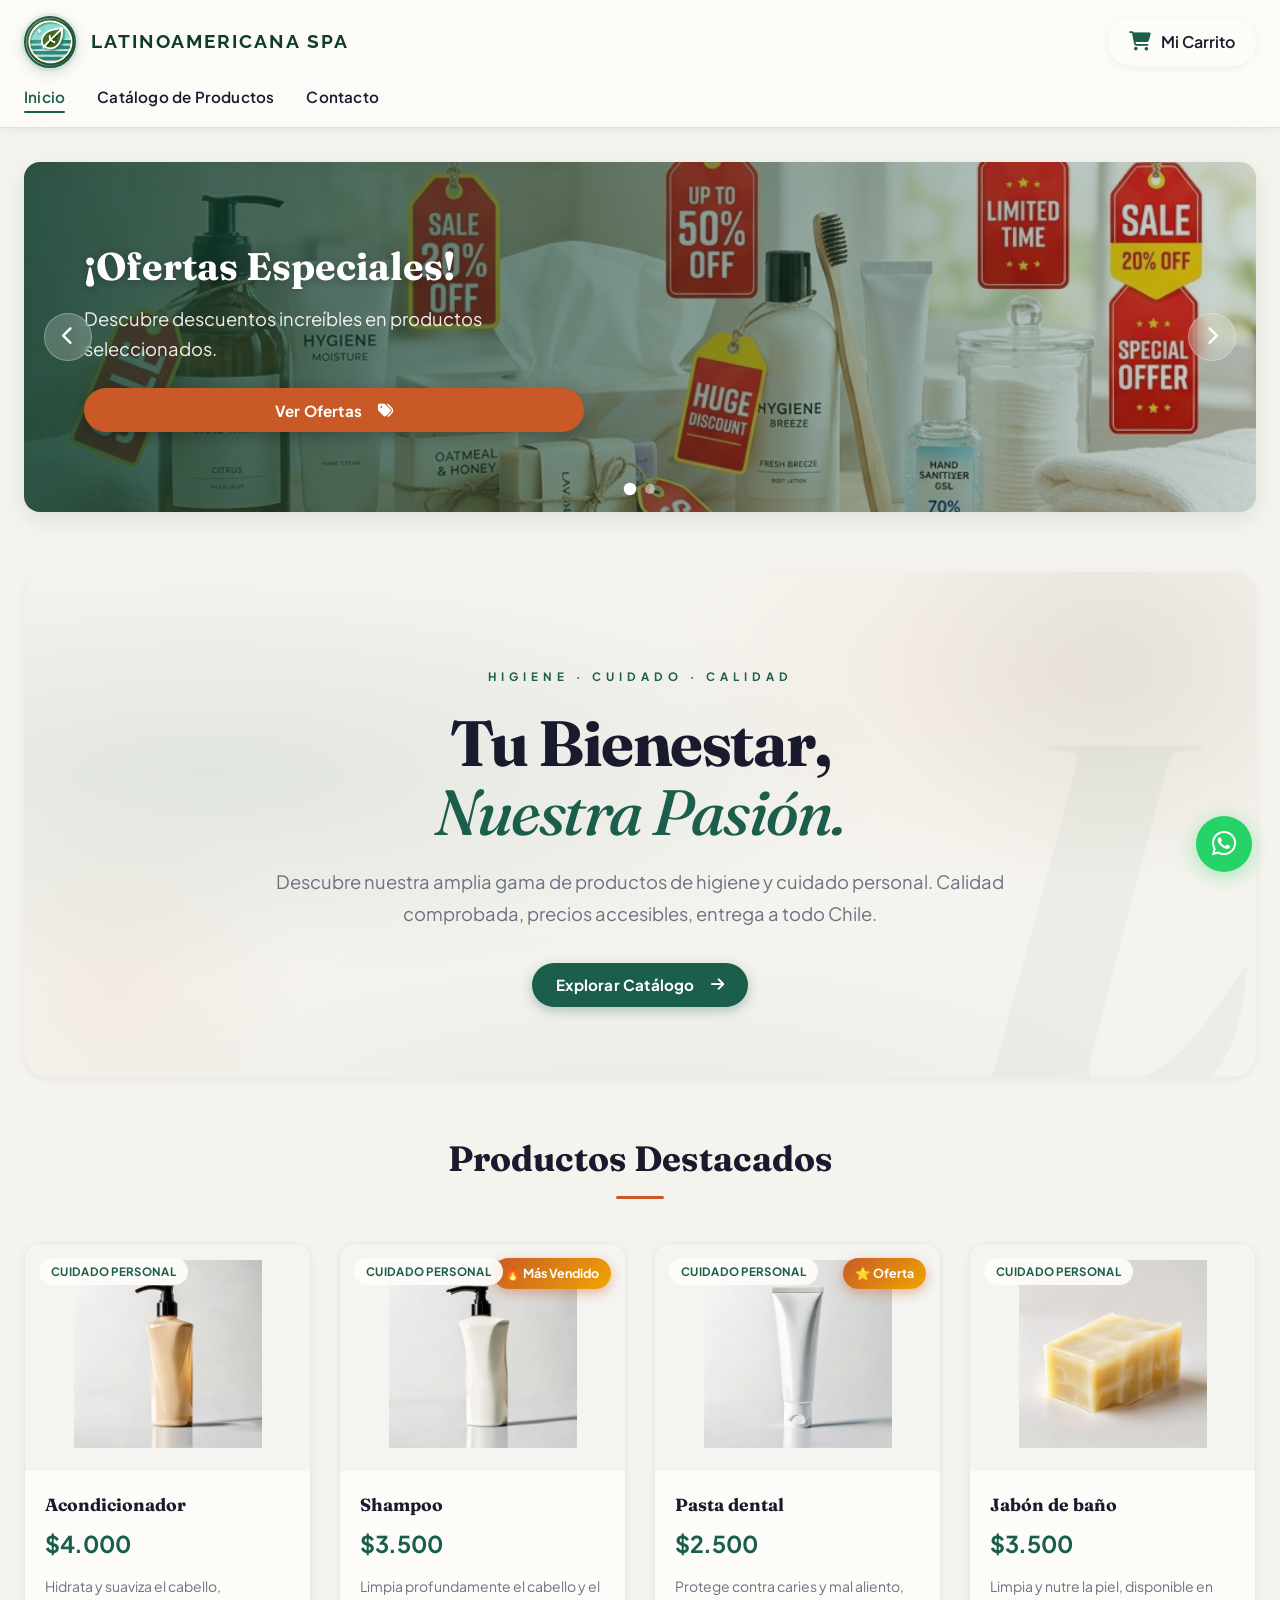
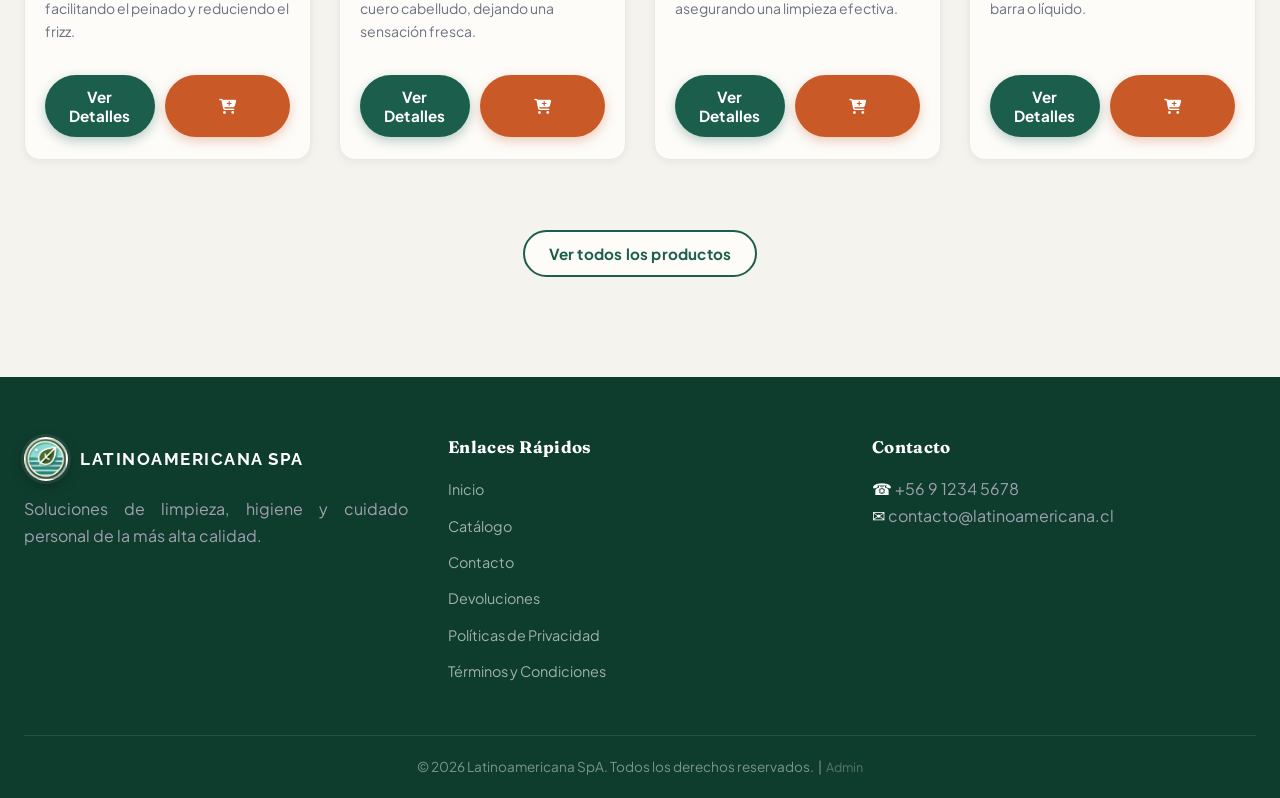
==== index.html @ ab592a44 "Mejorar versión mobile y corregir detalles visuales - Mobile: filtros de categoría con scroll horizo" ====
<!DOCTYPE html>
<html lang="es">

<head>
    <meta charset="UTF-8">
    <meta name="viewport" content="width=device-width, initial-scale=1.0">
    <title>Inicio - Latinoamericana SpA</title>
    <!-- Google Tag Manager -->
    <script>(function(w,d,s,l,i){w[l]=w[l]||[];w[l].push({'gtm.start':
    new Date().getTime(),event:'gtm.js'});var f=d.getElementsByTagName(s)[0],
    j=d.createElement(s),dl=l!='dataLayer'?'&l='+l:'';j.async=true;j.src=
    'https://www.googletagmanager.com/gtm.js?id='+i+dl;f.parentNode.insertBefore(j,f);
    })(window,document,'script','dataLayer','GTM-W459HGDW');</script>
    <!-- End Google Tag Manager -->
    <!-- Google tag (gtag.js) -->
    <script async src="https://www.googletagmanager.com/gtag/js?id=G-E9WKDWLST8"></script>
    <script>
      window.dataLayer = window.dataLayer || [];
      function gtag(){dataLayer.push(arguments);}
      gtag('js', new Date());
      gtag('config', 'G-E9WKDWLST8');
    </script>
    <!-- Favicon (placeholder) -->
    <link rel="icon" type="image/png" href="logo.png">
    <link rel="preconnect" href="https://fonts.googleapis.com">
    <link rel="preconnect" href="https://fonts.gstatic.com" crossorigin>
    <link rel="stylesheet" href="https://fonts.googleapis.com/css2?family=Raleway:wght@600;700&display=swap">
    <link rel="stylesheet" href="ecommerce-styles.css">
    <!-- Font Awesome for icons -->
    <link rel="stylesheet" href="https://cdnjs.cloudflare.com/ajax/libs/font-awesome/6.4.0/css/all.min.css">
</head>

<body>
    <!-- Google Tag Manager (noscript) -->
    <noscript><iframe src="https://www.googletagmanager.com/ns.html?id=GTM-W459HGDW"
    height="0" width="0" style="display:none;visibility:hidden"></iframe></noscript>
    <!-- End Google Tag Manager (noscript) -->

    <a href="#app-container" class="skip-link">Saltar al contenido principal</a>

    <!-- Header -->
    <header class="header-container">
        <div class="page-inner">
            <div class="top-header">
                <div class="logo-wrapper" style="cursor: pointer; display: flex; align-items: center; gap: 15px;" id="logo-btn">
                    <div class="logo-cropped" title="Logo Latinoamericana SpA"></div>
                    <span class="logo-text">LATINOAMERICANA SpA</span>
                </div>
                
                <div style="display:flex;align-items:center;gap:8px;">
                    <div class="cart-icon-container" id="cart-btn" role="button" aria-label="Abrir carrito de compras">
                        <i class="fa-solid fa-cart-shopping" style="color: var(--primary); font-size: 1.2rem;" aria-hidden="true"></i>
                        <span class="cart-label" style="font-weight: 600;">Mi Carrito</span>
                        <span class="cart-count" id="cart-count" aria-live="polite" aria-label="artículos en el carrito">0</span>
                    </div>
                    <button class="hamburger-btn" id="hamburger-btn" aria-label="Abrir menú de navegación" aria-expanded="false" aria-controls="main-nav">
                        <span></span><span></span><span></span>
                    </button>
                </div>
            </div>
            <nav class="nav-header" id="main-nav" aria-label="Navegación principal">
                <a class="active" id="nav-inicio">Inicio</a>
                <a id="nav-catalogo">Catálogo de Productos</a>
                <a id="nav-contacto" style="cursor:pointer;">Contacto</a>
            </nav>
        </div>
    </header>

    <!-- Main Dynamic Content Container -->
    <main class="page-inner" id="app-container" tabindex="-1">
        <!-- Content injected by app.js -->
    </main>

    <!-- Shopping Cart Sidebar (Overlay) -->
    <div class="cart-overlay" id="cart-overlay"></div>
    <div class="cart-sidebar" id="cart-sidebar">
        <div class="cart-header">
            <h3>Tu Carrito</h3>
            <button class="close-cart" id="close-cart-btn" aria-label="Cerrar carrito"><i class="fa-solid fa-xmark" aria-hidden="true"></i></button>
        </div>
        <div class="cart-items" id="cart-items-container">
            <!-- Cart items injected here -->
        </div>
        <div class="cart-footer">
            <div class="cart-total">
                <span>Total:</span>
                <span id="cart-total-price">$0</span>
            </div>
            <button class="btn btn-accent" id="checkout-btn">Finalizar Compra</button>
        </div>
    </div>

    <!-- Footer -->
    <footer class="site-footer" id="contacto">
        <div class="page-inner">
            <div class="footer-content">
                <div class="footer-col">
                    <div class="logo-wrapper" style="display: flex; align-items: center; gap: 12px; margin-bottom: 15px;">
                        <div class="logo-cropped footer-logo-img" style="width: 44px; height: 44px;"></div>
                        <span class="logo-text" style="color: white; font-size: 1.05rem; letter-spacing: 1.5px;">LATINOAMERICANA SpA</span>
                    </div>
                    <p style="color: #a0a0b0; text-align: justify;">Soluciones de limpieza, higiene y cuidado personal de la más alta calidad.</p>
                </div>
                <div class="footer-col">
                    <h3>Enlaces Rápidos</h3>
                    <ul>
                        <li><a href="#" id="footer-inicio">Inicio</a></li>
                        <li><a href="#" id="footer-catalogo">Catálogo</a></li>
                        <li><a href="#" id="footer-contacto">Contacto</a></li>
                        <li><a href="#" id="footer-devoluciones">Devoluciones</a></li>
                        <li><a href="#" id="footer-privacidad">Políticas de Privacidad</a></li>
                        <li><a href="#" id="footer-terminos">Términos y Condiciones</a></li>
                    </ul>
                </div>
                <div class="footer-col">
                    <h3>Contacto</h3>
                    <p>&#9742; <a href="tel:+56912345678" style="color:#a0a0b0; text-decoration:none;">+56 9 1234 5678</a></p>
                    <p>&#9993; <a href="mailto:contacto@latinoamericana.cl" style="color:#a0a0b0; text-decoration:none;">contacto@latinoamericana.cl</a></p>
                </div>
            </div>
            <div class="footer-bottom">
                <p>&copy; 2026 Latinoamericana SpA. Todos los derechos reservados. &nbsp;|&nbsp;
                   <a href="#" id="footer-admin" style="color:rgba(255,255,255,0.3);font-size:0.78rem;text-decoration:none;">Admin</a>
                </p>
            </div>
        </div>
    </footer>

    <!-- Scripts -->
    <script src="products.js"></script>
    <script src="app.js"></script>

    <!-- WhatsApp Floating Button -->
    <a href="https://wa.me/56912345678" class="whatsapp-float" target="_blank" title="Contáctanos por WhatsApp">
        <i class="fa-brands fa-whatsapp"></i>
    </a>

    <!-- Toast Notifications Container -->
    <div id="toast-container" class="toast-container"></div>

    <!-- Mobile nav toggle -->
    <script>
        (function () {
            var btn = document.getElementById('hamburger-btn');
            var nav = document.getElementById('main-nav');
            if (!btn || !nav) return;
            btn.addEventListener('click', function () {
                var isOpen = nav.classList.toggle('open');
                btn.classList.toggle('open');
                btn.setAttribute('aria-expanded', isOpen);
                btn.setAttribute('aria-label', isOpen ? 'Cerrar menú de navegación' : 'Abrir menú de navegación');
            });
            nav.querySelectorAll('a').forEach(function (link) {
                link.addEventListener('click', function () {
                    nav.classList.remove('open');
                    btn.classList.remove('open');
                    btn.setAttribute('aria-expanded', 'false');
                    btn.setAttribute('aria-label', 'Abrir menú de navegación');
                });
            });
        })();
    </script>
</body>

</html>
---- ecommerce-styles.css ----
@import url('https://fonts.googleapis.com/css2?family=Fraunces:ital,opsz,wght@0,9..144,400;0,9..144,600;0,9..144,700;0,9..144,800;1,9..144,300;1,9..144,500;1,9..144,700&family=Plus+Jakarta+Sans:wght@300;400;500;600;700&family=Cormorant+Garamond:wght@400;500;600;700&display=swap');

:root {
    /* Botanical Warmth — forest green + terracotta */
    --primary: #1B5E4B;
    --primary-light: #2E8B6B;
    --primary-dark: #0F3D2D;
    --secondary: #2E8B6B;
    --accent: #C95A28;
    --accent-hover: #A84620;
    --warning: #F0A500;

    --text-dark: #1A1A2E;
    --text-gray: #6B7280;

    --bg-light: #F5F3EE;
    --bg-white: #FDFCF9;
    --glass-bg: rgba(253, 252, 249, 0.92);
    --glass-border: rgba(27, 94, 75, 0.14);

    --shadow-sm: 0 2px 8px rgba(27, 94, 75, 0.07);
    --shadow-md: 0 8px 24px rgba(27, 94, 75, 0.11);
    --shadow-lg: 0 16px 40px rgba(27, 94, 75, 0.16);

    --radius-sm: 8px;
    --radius-md: 16px;
    --radius-lg: 24px;
    --radius-pill: 50px;

    --transition: all 0.3s cubic-bezier(0.25, 0.8, 0.25, 1);

    --header-height: 130px;
}

/* ===== SMOOTH SCROLL ===== */
html { scroll-behavior: smooth; }

/* ===== RESET ===== */
*, *::before, *::after {
    margin: 0;
    padding: 0;
    box-sizing: border-box;
}

/* ===== ACCESSIBILITY ===== */
.skip-link {
    position: absolute;
    top: -100%;
    left: 20px;
    background: var(--primary);
    color: white;
    padding: 10px 20px;
    border-radius: 0 0 var(--radius-sm) var(--radius-sm);
    z-index: 9999;
    font-family: 'Plus Jakarta Sans', sans-serif;
    font-weight: 600;
    font-size: 0.9rem;
    text-decoration: none;
    transition: top 0.2s ease;
}

.skip-link:focus {
    top: 0;
    outline: 3px solid var(--accent);
    outline-offset: 2px;
}

/* ===== BASE ===== */
body {
    font-family: 'Plus Jakarta Sans', sans-serif;
    background-color: var(--bg-light);
    color: var(--text-dark);
    line-height: 1.65;
    overflow-x: hidden;
}

h1, h2, h3, h4, h5, h6 {
    font-family: 'Fraunces', serif;
    font-weight: 700;
    color: var(--text-dark);
    line-height: 1.25;
}

/* ===== HEADER ===== */
.header-container {
    position: fixed;
    top: 0;
    width: 100%;
    z-index: 1000;
    background: var(--glass-bg);
    backdrop-filter: blur(20px);
    -webkit-backdrop-filter: blur(20px);
    border-bottom: 1px solid var(--glass-border);
    box-shadow: var(--shadow-sm);
    transition: var(--transition);
}

.page-inner {
    max-width: 1280px;
    margin: 0 auto;
    padding: 0 24px;
}

.top-header {
    display: flex;
    justify-content: space-between;
    align-items: center;
    padding: 16px 0;
}

.logo-cropped {
    width: 52px;
    height: 52px;
    border-radius: 50%;
    background-image: url('logo.png');
    background-size: cover;
    background-position: center;
    background-repeat: no-repeat;
    box-shadow: 0 4px 14px rgba(27, 94, 75, 0.22), 0 0 0 3px rgba(27, 94, 75, 0.07);
    border: 2px solid var(--primary);
    transition: transform 0.3s ease, box-shadow 0.3s ease;
    flex-shrink: 0;
}

.logo-wrapper:hover .logo-cropped {
    box-shadow: 0 6px 20px rgba(27, 94, 75, 0.3), 0 0 0 4px rgba(27, 94, 75, 0.1);
}

.logo-wrapper:hover .logo-cropped {
    transform: scale(1.05) rotate(-5deg);
}

.logo-text {
    font-family: 'Raleway', sans-serif;
    font-weight: 700;
    font-size: 1.2rem;
    color: var(--primary-dark);
    letter-spacing: 2px;
    line-height: 1.1;
    text-transform: uppercase;
}

/* ===== NAV ===== */
.nav-header {
    display: flex;
    gap: 32px;
    padding-bottom: 14px;
    align-items: center;
}

.nav-header a {
    text-decoration: none;
    color: var(--text-dark);
    font-family: 'Plus Jakarta Sans', sans-serif;
    font-weight: 600;
    font-size: 0.95rem;
    position: relative;
    padding-bottom: 4px;
    letter-spacing: 0.2px;
    transition: color 0.2s ease;
    cursor: pointer;
}

.nav-header a::after {
    content: '';
    position: absolute;
    bottom: 0;
    left: 0;
    width: 0;
    height: 2px;
    background: var(--primary);
    border-radius: 2px;
    transition: width 0.25s ease-out;
}

.nav-header a:hover::after,
.nav-header a.active::after {
    width: 100%;
}

.nav-header a:hover,
.nav-header a.active {
    color: var(--primary);
}

.nav-header a:focus-visible {
    outline: 2px solid var(--primary);
    outline-offset: 4px;
    border-radius: 2px;
}

/* ===== CART BUTTON ===== */
.cart-icon-container {
    margin-left: auto;
    position: relative;
    cursor: pointer;
    background: var(--bg-white);
    padding: 10px 20px;
    border-radius: var(--radius-pill);
    box-shadow: var(--shadow-sm);
    display: flex;
    align-items: center;
    gap: 10px;
    transition: var(--transition);
    border: 1.5px solid transparent;
    min-height: 44px;
}

.cart-icon-container:hover {
    box-shadow: var(--shadow-md);
    transform: translateY(-2px);
    border-color: var(--primary-light);
}

.cart-count {
    background: var(--accent);
    color: white;
    font-size: 0.75rem;
    font-weight: 700;
    width: 22px;
    height: 22px;
    border-radius: 50%;
    display: flex;
    justify-content: center;
    align-items: center;
    position: absolute;
    top: -8px;
    right: -8px;
    box-shadow: 0 4px 8px rgba(201, 90, 40, 0.4);
    animation: pulse 2s infinite;
}

@keyframes pulse {
    0%, 100% { transform: scale(1); }
    50% { transform: scale(1.12); }
}

/* ===== HAMBURGER ===== */
.hamburger-btn {
    display: none;
    flex-direction: column;
    justify-content: center;
    gap: 5px;
    background: none;
    border: none;
    cursor: pointer;
    padding: 8px;
    min-width: 44px;
    min-height: 44px;
    margin-left: 12px;
    border-radius: var(--radius-sm);
    transition: background 0.2s ease;
}

.hamburger-btn:hover {
    background: rgba(27, 94, 75, 0.07);
}

.hamburger-btn span {
    display: block;
    width: 22px;
    height: 2px;
    background: var(--text-dark);
    border-radius: 2px;
    transition: var(--transition);
    transform-origin: center;
}

.hamburger-btn.open span:nth-child(1) {
    transform: rotate(45deg) translate(5px, 5px);
}

.hamburger-btn.open span:nth-child(2) {
    opacity: 0;
    transform: scaleX(0);
}

.hamburger-btn.open span:nth-child(3) {
    transform: rotate(-45deg) translate(5px, -5px);
}

/* ===== REDUCED MOTION ===== */
@media (prefers-reduced-motion: reduce) {
    *, *::before, *::after {
        animation-duration: 0.01ms !important;
        animation-iteration-count: 1 !important;
        transition-duration: 0.01ms !important;
    }
}

/* ===== MAIN =====
   Usa main.page-inner (especificidad 0,1,1) para ganarle a
   .page-inner (0,1,0) que tiene margin:0 auto y padding:0 24px */
main.page-inner {
    margin-top: var(--header-height);
    min-height: calc(100vh - 350px);
    padding-top: 32px;
    padding-bottom: 40px;
}

/* ===== HERO ===== */
.hero {
    background:
        radial-gradient(ellipse 80% 60% at 15% 40%, rgba(27, 94, 75, 0.09) 0%, transparent 70%),
        radial-gradient(ellipse 55% 70% at 85% 20%, rgba(201, 90, 40, 0.07) 0%, transparent 60%),
        radial-gradient(ellipse 100% 80% at 50% 110%, rgba(27, 94, 75, 0.05) 0%, transparent 50%),
        var(--bg-light);
    border-radius: var(--radius-lg);
    padding: 90px 40px 70px;
    text-align: center;
    margin-bottom: 60px;
    position: relative;
    overflow: hidden;
    box-shadow: var(--shadow-sm);
    display: flex;
    flex-direction: column;
    justify-content: center;
    align-items: center;
    min-height: 48vh;
}

.hero::before {
    content: '';
    position: absolute;
    top: -30%;
    right: -8%;
    width: 480px;
    height: 480px;
    border-radius: 50%;
    background: radial-gradient(circle, rgba(27, 94, 75, 0.06) 0%, transparent 70%);
    pointer-events: none;
}

.hero::after {
    content: '';
    position: absolute;
    bottom: -20%;
    left: -8%;
    width: 380px;
    height: 380px;
    border-radius: 50%;
    background: radial-gradient(circle, rgba(201, 90, 40, 0.05) 0%, transparent 70%);
    pointer-events: none;
}

.hero-content {
    position: relative;
    z-index: 1;
    max-width: 750px;
    margin: 0 auto;
    text-align: center;
    animation: heroReveal 0.8s cubic-bezier(0.25, 0.46, 0.45, 0.94) both;
}

@keyframes heroReveal {
    from { opacity: 0; transform: translateY(22px); }
    to   { opacity: 1; transform: translateY(0); }
}

.hero-bg-letter {
    position: absolute;
    font-family: 'Fraunces', serif;
    font-size: clamp(18rem, 38vw, 44rem);
    font-weight: 800;
    font-style: italic;
    color: rgba(27, 94, 75, 0.042);
    line-height: 0.85;
    right: 1%;
    bottom: -8%;
    pointer-events: none;
    user-select: none;
    z-index: 0;
    letter-spacing: -8px;
}

.hero-tagline {
    display: inline-block;
    font-family: 'Plus Jakarta Sans', sans-serif;
    font-size: 0.72rem;
    font-weight: 700;
    letter-spacing: 5px;
    text-transform: uppercase;
    color: var(--primary);
    margin-bottom: 22px;
    animation: heroReveal 0.5s ease 0.1s both;
    position: relative;
    z-index: 1;
}

.hero h1 {
    font-size: clamp(2.6rem, 5vw, 4.4rem);
    margin-bottom: 20px;
    color: var(--text-dark);
    background: none;
    -webkit-background-clip: unset;
    -webkit-text-fill-color: var(--text-dark);
    background-clip: unset;
    line-height: 1.08;
    letter-spacing: -1.5px;
}

.hero h1 em {
    font-style: italic;
    font-weight: 500;
    color: var(--primary);
    -webkit-text-fill-color: var(--primary);
    display: block;
}

.hero-cta {
    font-size: 1.05rem;
    padding: 14px 34px;
    position: relative;
    overflow: hidden;
}

.hero-cta::before {
    content: '';
    position: absolute;
    inset: 0;
    background: rgba(255, 255, 255, 0.12);
    transform: translateX(-110%) skewX(-15deg);
    transition: transform 0.45s ease;
}

.hero-cta:hover::before {
    transform: translateX(110%) skewX(-15deg);
}

.hero p {
    font-size: 1.15rem;
    color: var(--text-gray);
    margin-bottom: 32px;
    line-height: 1.75;
}

/* ===== BANNER CAROUSEL ===== */
.banner-carousel-container {
    position: relative;
    margin-bottom: 60px;
    border-radius: var(--radius-md);
    overflow: hidden;
    box-shadow: var(--shadow-md);
}

.banner-carousel {
    display: flex;
    position: relative;
    height: 350px;
}

.promo-banner.slide {
    position: absolute;
    top: 0;
    left: 0;
    width: 100%;
    height: 100%;
    opacity: 0;
    transition: opacity 0.8s ease-in-out;
    background-size: cover;
    background-position: center;
    display: flex;
    align-items: center;
    padding: 0 60px;
}

.promo-banner.slide.active {
    opacity: 1;
    z-index: 10;
}

.banner-overlay {
    position: absolute;
    top: 0;
    left: 0;
    width: 100%;
    height: 100%;
    background: linear-gradient(to right, rgba(15, 61, 45, 0.85) 0%, rgba(15, 61, 45, 0.2) 100%);
    z-index: 1;
}

.banner-content {
    position: relative;
    z-index: 2;
    color: white;
    max-width: 500px;
}

.banner-content h2 {
    color: white;
    font-size: 2.4rem;
    margin-bottom: 14px;
    text-shadow: 0 2px 8px rgba(0, 0, 0, 0.3);
}

.banner-content p {
    font-size: 1.15rem;
    margin-bottom: 24px;
    opacity: 0.92;
}

.banner-content .btn {
    box-shadow: 0 4px 15px rgba(0, 0, 0, 0.25);
}

.carousel-nav {
    position: absolute;
    top: 50%;
    transform: translateY(-50%);
    background: rgba(253, 252, 249, 0.2);
    border: 1px solid rgba(253, 252, 249, 0.3);
    color: white;
    width: 48px;
    height: 48px;
    border-radius: 50%;
    font-size: 1.2rem;
    cursor: pointer;
    z-index: 20;
    backdrop-filter: blur(8px);
    transition: var(--transition);
    display: flex;
    justify-content: center;
    align-items: center;
    min-width: 44px;
    min-height: 44px;
}

.carousel-nav:hover {
    background: rgba(253, 252, 249, 0.35);
}

.carousel-nav.prev { left: 20px; }
.carousel-nav.next { right: 20px; }

.carousel-indicators {
    position: absolute;
    bottom: 18px;
    left: 50%;
    transform: translateX(-50%);
    display: flex;
    gap: 10px;
    z-index: 20;
}

.indicator {
    width: 10px;
    height: 10px;
    border-radius: 50%;
    background: rgba(255, 255, 255, 0.5);
    cursor: pointer;
    transition: var(--transition);
}

.indicator.active {
    background: white;
    transform: scale(1.25);
}

/* ===== FILTERS ===== */
.filters {
    display: flex;
    justify-content: center;
    gap: 12px;
    margin-bottom: 40px;
    flex-wrap: wrap;
}

.filter-btn {
    padding: 10px 22px;
    border: 1.5px solid transparent;
    background: var(--bg-white);
    color: var(--text-gray);
    border-radius: var(--radius-pill);
    font-family: 'Plus Jakarta Sans', sans-serif;
    font-weight: 600;
    font-size: 0.88rem;
    cursor: pointer;
    box-shadow: var(--shadow-sm);
    transition: var(--transition);
    min-height: 44px;
    letter-spacing: 0.2px;
}

.filter-btn:hover {
    transform: translateY(-2px);
    box-shadow: var(--shadow-md);
    color: var(--primary);
    border-color: rgba(27, 94, 75, 0.3);
}

.filter-btn.active {
    background: var(--primary);
    color: white;
    border-color: var(--primary);
    box-shadow: 0 6px 16px rgba(27, 94, 75, 0.3);
}

/* ===== SECTION TITLE ===== */
.section-title {
    text-align: center;
    font-size: 2.2rem;
    margin-bottom: 44px;
    position: relative;
    padding-bottom: 18px;
}

.section-title::after {
    content: '';
    position: absolute;
    bottom: 0;
    left: 50%;
    transform: translateX(-50%);
    width: 48px;
    height: 3px;
    background: var(--accent);
    border-radius: 2px;
}

/* ===== PRODUCT GRID ===== */
.product-grid {
    display: grid;
    grid-template-columns: repeat(auto-fill, minmax(270px, 1fr));
    gap: 28px;
    padding-bottom: 40px;
}

@keyframes cardReveal {
    from { opacity: 0; transform: translateY(22px); }
    to   { opacity: 1; transform: translateY(0); }
}

.product-card {
    background: var(--bg-white);
    border-radius: var(--radius-md);
    overflow: hidden;
    box-shadow: var(--shadow-sm);
    transition: transform 0.3s ease-out, box-shadow 0.3s ease-out, border-color 0.3s ease;
    position: relative;
    display: flex;
    flex-direction: column;
    border: 1px solid #e8e8e4;
    animation: cardReveal 0.45s ease both;
}

.product-card:nth-child(2) { animation-delay: 0.07s; }
.product-card:nth-child(3) { animation-delay: 0.14s; }
.product-card:nth-child(4) { animation-delay: 0.21s; }
.product-card:nth-child(5) { animation-delay: 0.28s; }
.product-card:nth-child(6) { animation-delay: 0.35s; }
.product-card:nth-child(7) { animation-delay: 0.42s; }
.product-card:nth-child(8) { animation-delay: 0.49s; }

.product-card:hover {
    transform: translateY(-8px);
    box-shadow: var(--shadow-lg);
    border-color: rgba(27, 94, 75, 0.1);
}

.product-image {
    width: 100%;
    height: 220px;
    object-fit: contain;
    padding: 16px;
    transition: transform 0.4s ease;
}

.product-card:hover .product-image {
    transform: scale(1.04);
}

.image-wrapper {
    overflow: hidden;
    position: relative;
    background-color: #f4f4f0;
}

.category-tag {
    position: absolute;
    top: 14px;
    left: 14px;
    background: rgba(253, 252, 249, 0.93);
    padding: 4px 12px;
    border-radius: var(--radius-pill);
    font-size: 0.72rem;
    font-weight: 700;
    color: var(--primary);
    z-index: 2;
    backdrop-filter: blur(4px);
    letter-spacing: 0.3px;
    text-transform: uppercase;
    max-width: calc(58% - 14px);
    white-space: nowrap;
    overflow: hidden;
    text-overflow: ellipsis;
}

.product-badge {
    position: absolute;
    top: 14px;
    right: 14px;
    background: linear-gradient(135deg, var(--accent), var(--warning));
    color: white;
    padding: 5px 12px;
    border-radius: var(--radius-pill);
    font-size: 0.78rem;
    font-weight: 700;
    z-index: 2;
    box-shadow: 0 4px 12px rgba(201, 90, 40, 0.4);
    animation: bounceIn 0.4s cubic-bezier(0.175, 0.885, 0.32, 1.275) both;
}

@keyframes bounceIn {
    from { transform: scale(0.5); opacity: 0; }
    to   { transform: scale(1);   opacity: 1; }
}

.product-info {
    padding: 22px 20px;
    display: flex;
    flex-direction: column;
    flex-grow: 1;
}

.product-title {
    font-size: 1.1rem;
    margin-bottom: 8px;
    color: var(--text-dark);
    font-family: 'Fraunces', serif;
    line-height: 1.35;
}

.product-price {
    font-size: 1.45rem;
    font-weight: 700;
    color: var(--primary);
    margin-bottom: 12px;
    font-family: 'Plus Jakarta Sans', sans-serif;
    letter-spacing: -0.3px;
}

.product-desc {
    color: var(--text-gray);
    font-size: 0.875rem;
    margin-bottom: 18px;
    flex-grow: 1;
    line-height: 1.6;
    display: -webkit-box;
    -webkit-line-clamp: 3;
    -webkit-box-orient: vertical;
    overflow: hidden;
}

/* ===== BUTTONS ===== */
.btn {
    padding: 12px 24px;
    border: none;
    border-radius: var(--radius-pill);
    font-family: 'Plus Jakarta Sans', sans-serif;
    font-weight: 700;
    font-size: 0.95rem;
    cursor: pointer;
    transition: var(--transition);
    display: inline-flex;
    align-items: center;
    justify-content: center;
    gap: 8px;
    min-height: 44px;
    letter-spacing: 0.2px;
}

.btn:focus-visible {
    outline: 3px solid var(--accent);
    outline-offset: 2px;
}

.btn-primary {
    background: var(--primary);
    color: white;
    box-shadow: 0 4px 12px rgba(27, 94, 75, 0.3);
}

.btn-primary:hover {
    background: var(--primary-dark);
    transform: translateY(-2px);
    box-shadow: 0 6px 18px rgba(27, 94, 75, 0.4);
}

.btn-accent {
    background: var(--accent);
    color: white;
    box-shadow: 0 4px 12px rgba(201, 90, 40, 0.3);
    width: 100%;
}

.btn-accent:hover {
    background: var(--accent-hover);
    transform: translateY(-2px);
    box-shadow: 0 6px 18px rgba(201, 90, 40, 0.4);
}

/* ===== BOTÓN MERCADO PAGO ===== */
#btn-pagar {
    width: 100%;
    background: #ffffff !important;
    border: 2px solid #009EE3 !important;
    border-radius: 10px;
    padding: 12px 24px;
    cursor: pointer;
    display: flex !important;
    align-items: center;
    justify-content: center;
    min-height: 56px;
    box-shadow: 0 2px 10px rgba(0,158,227,0.2);
    transition: box-shadow 0.2s, transform 0.2s;
}

#btn-pagar:hover {
    box-shadow: 0 4px 16px rgba(0,158,227,0.35);
    transform: translateY(-1px);
}

#btn-pagar img {
    height: 32px;
    display: block;
}

/* ===== PRODUCT DETAIL ===== */
.product-detail {
    display: grid;
    grid-template-columns: 1fr 1fr;
    gap: 48px;
    background: var(--bg-white);
    border-radius: var(--radius-lg);
    padding: 40px;
    box-shadow: var(--shadow-md);
}

.product-detail-image img {
    width: 100%;
    height: auto;
    border-radius: var(--radius-md);
    box-shadow: var(--shadow-sm);
}

.product-detail-info h2 {
    font-size: 2.2rem;
    margin-bottom: 14px;
}

.product-detail-price {
    font-size: 1.9rem;
    color: var(--primary);
    font-weight: 700;
    margin-bottom: 20px;
    font-family: 'Plus Jakarta Sans', sans-serif;
}

.product-detail-desc {
    font-size: 1.05rem;
    color: var(--text-gray);
    margin-bottom: 28px;
    line-height: 1.8;
    text-align: justify;
}

.back-btn {
    display: inline-flex;
    align-items: center;
    gap: 8px;
    color: var(--text-gray);
    text-decoration: none;
    font-weight: 600;
    margin-bottom: 28px;
    transition: var(--transition);
    cursor: pointer;
    min-height: 44px;
}

.back-btn:hover {
    color: var(--primary);
    transform: translateX(-4px);
}

/* ===== CART OVERLAY ===== */
.cart-overlay {
    position: fixed;
    top: 0;
    left: 0;
    width: 100vw;
    height: 100vh;
    background: rgba(15, 61, 45, 0.45);
    backdrop-filter: blur(4px);
    z-index: 2000;
    opacity: 0;
    visibility: hidden;
    transition: opacity 0.3s ease, visibility 0.3s ease;
}

.cart-overlay.active {
    opacity: 1;
    visibility: visible;
}

.cart-sidebar {
    position: fixed;
    top: 0;
    right: -100%;
    width: 100%;
    max-width: 440px;
    height: 100vh;
    background: var(--glass-bg);
    backdrop-filter: blur(20px);
    -webkit-backdrop-filter: blur(20px);
    border-left: 1px solid var(--glass-border);
    box-shadow: -8px 0 32px rgba(27, 94, 75, 0.12);
    z-index: 2001;
    transition: right 0.4s cubic-bezier(0.25, 0.8, 0.25, 1);
    display: flex;
    flex-direction: column;
}

.cart-sidebar.active { right: 0; }

.cart-header {
    padding: 24px;
    border-bottom: 1px solid var(--glass-border);
    display: flex;
    justify-content: space-between;
    align-items: center;
}

.cart-header h3 {
    font-size: 1.4rem;
    margin: 0;
}

.close-cart {
    background: none;
    border: none;
    font-size: 1.3rem;
    cursor: pointer;
    color: var(--text-gray);
    transition: var(--transition);
    min-width: 44px;
    min-height: 44px;
    display: flex;
    align-items: center;
    justify-content: center;
    border-radius: 50%;
}

.close-cart:hover {
    color: var(--accent);
    background: rgba(201, 90, 40, 0.08);
    transform: rotate(90deg);
}

.cart-items {
    flex-grow: 1;
    overflow-y: auto;
    padding: 20px;
}

.cart-item {
    display: flex;
    align-items: center;
    gap: 14px;
    background: var(--bg-white);
    padding: 14px;
    border-radius: var(--radius-md);
    margin-bottom: 12px;
    box-shadow: var(--shadow-sm);
    position: relative;
    animation: slideIn 0.25s ease-out both;
    border: 1px solid rgba(27, 94, 75, 0.06);
}

@keyframes slideIn {
    from { opacity: 0; transform: translateX(20px); }
    to   { opacity: 1; transform: translateX(0); }
}

.cart-item-img {
    width: 68px;
    height: 68px;
    border-radius: var(--radius-sm);
    object-fit: cover;
    flex-shrink: 0;
}

.cart-item-info h4 {
    font-size: 0.95rem;
    margin-bottom: 4px;
    color: var(--text-dark);
    font-family: 'Fraunces', serif;
}

.cart-item-info p {
    color: var(--primary);
    font-weight: 700;
}

.qty-controls {
    display: flex;
    align-items: center;
    gap: 10px;
    margin-top: 8px;
}

.qty-btn {
    background: var(--bg-light);
    border: 1px solid transparent;
    width: 30px;
    height: 30px;
    border-radius: 50%;
    cursor: pointer;
    font-weight: 700;
    transition: var(--transition);
    display: flex;
    align-items: center;
    justify-content: center;
    font-size: 0.9rem;
}

.qty-btn:hover {
    background: var(--primary);
    color: white;
}

.remove-item {
    position: absolute;
    top: 12px;
    right: 12px;
    background: none;
    border: none;
    color: var(--text-gray);
    cursor: pointer;
    transition: var(--transition);
    min-width: 32px;
    min-height: 32px;
    display: flex;
    align-items: center;
    justify-content: center;
    border-radius: 50%;
}

.remove-item:hover {
    color: var(--accent);
    background: rgba(201, 90, 40, 0.08);
}

.cart-footer {
    padding: 24px;
    border-top: 1px solid var(--glass-border);
    background: var(--bg-white);
}

.cart-total {
    display: flex;
    justify-content: space-between;
    font-size: 1.4rem;
    font-weight: 700;
    margin-bottom: 18px;
    font-family: 'Fraunces', serif;
    color: var(--text-dark);
}

.empty-cart-msg {
    text-align: center;
    color: var(--text-gray);
    margin-top: 40px;
    font-size: 1rem;
    line-height: 1.7;
}

/* ===== FOOTER LOGO ===== */
.footer-logo-img {
    background-color: white;
    border: 2px solid rgba(255, 255, 255, 0.35) !important;
    box-shadow: 0 0 0 3px rgba(255, 255, 255, 0.08), 0 4px 14px rgba(0, 0, 0, 0.3) !important;
}

/* ===== FOOTER ===== */
footer {
    background: var(--primary-dark);
    color: white;
    padding: 60px 0 20px;
    margin-top: auto;
}

.footer-content {
    display: grid;
    grid-template-columns: repeat(auto-fit, minmax(220px, 1fr));
    gap: 40px;
    margin-bottom: 40px;
}

.footer-col h3 {
    color: white;
    margin-bottom: 18px;
    font-size: 1.05rem;
    font-family: 'Fraunces', serif;
    letter-spacing: 0.3px;
}

.footer-col ul { list-style: none; }

.footer-col ul li { margin-bottom: 10px; }

.footer-col ul li a {
    color: rgba(255, 255, 255, 0.6);
    text-decoration: none;
    transition: color 0.2s ease, padding-left 0.2s ease;
    font-size: 0.9rem;
}

.footer-col ul li a:hover {
    color: white;
    padding-left: 5px;
}

.footer-bottom {
    text-align: center;
    padding-top: 20px;
    border-top: 1px solid rgba(255, 255, 255, 0.1);
    color: rgba(255, 255, 255, 0.45);
    font-size: 0.85rem;
}

.text-justify { text-align: justify; }

/* ===== CHECKOUT ===== */
.checkout-container {
    background: var(--bg-white);
    border-radius: var(--radius-lg);
    padding: 40px;
    box-shadow: var(--shadow-md);
    margin-bottom: 40px;
}

.form-group { margin-bottom: 20px; }

.form-group label {
    display: block;
    margin-bottom: 7px;
    font-weight: 600;
    color: var(--text-dark);
    font-size: 0.9rem;
}

.form-control {
    width: 100%;
    padding: 12px 16px;
    border: 1.5px solid #E5E7EB;
    border-radius: var(--radius-sm);
    font-family: 'Plus Jakarta Sans', sans-serif;
    font-size: 1rem;
    transition: var(--transition);
    background: var(--bg-white);
    min-height: 44px;
    color: var(--text-dark);
}

.form-control:focus {
    outline: none;
    border-color: var(--primary);
    box-shadow: 0 0 0 3px rgba(27, 94, 75, 0.1);
}

.checkout-grid {
    display: grid;
    grid-template-columns: 1.5fr 1fr;
    gap: 40px;
}

.order-summary {
    background: var(--bg-light);
    padding: 28px;
    border-radius: var(--radius-md);
    border: 1px solid rgba(27, 94, 75, 0.08);
}

.order-item-summary {
    display: flex;
    justify-content: space-between;
    margin-bottom: 14px;
    padding-bottom: 14px;
    border-bottom: 1px solid rgba(27, 94, 75, 0.08);
}

/* ===== LEGAL ===== */
.legal-content {
    background: var(--bg-white);
    padding: 50px;
    border-radius: var(--radius-lg);
    box-shadow: var(--shadow-sm);
    text-align: justify;
    line-height: 1.8;
}

.legal-content h2 { margin-top: 32px; margin-bottom: 14px; }
.legal-content p { margin-bottom: 14px; }

/* ===== CONTROLS ===== */
.controls-container {
    display: flex;
    justify-content: space-between;
    align-items: center;
    margin-bottom: 28px;
    flex-wrap: wrap;
    gap: 16px;
    background: var(--bg-white);
    padding: 18px 20px;
    border-radius: var(--radius-md);
    box-shadow: var(--shadow-sm);
    border: 1px solid rgba(27, 94, 75, 0.06);
}

.search-input-wrapper {
    position: relative;
    flex-grow: 1;
    max-width: 380px;
}

.search-input-wrapper i {
    position: absolute;
    left: 14px;
    top: 50%;
    transform: translateY(-50%);
    color: var(--text-gray);
    pointer-events: none;
}

.search-input {
    width: 100%;
    padding: 11px 14px 11px 40px;
    border: 1.5px solid #E5E7EB;
    border-radius: var(--radius-pill);
    font-family: 'Plus Jakarta Sans', sans-serif;
    font-size: 0.95rem;
    transition: var(--transition);
    background: var(--bg-white);
    min-height: 44px;
}

.search-input:focus {
    outline: none;
    border-color: var(--primary);
    box-shadow: 0 0 0 3px rgba(27, 94, 75, 0.1);
}

.sort-select {
    padding: 11px 20px;
    border: 1.5px solid #E5E7EB;
    border-radius: var(--radius-pill);
    font-family: 'Plus Jakarta Sans', sans-serif;
    font-size: 0.95rem;
    color: var(--text-dark);
    background: var(--bg-white);
    cursor: pointer;
    outline: none;
    transition: var(--transition);
    min-height: 44px;
}

.sort-select:focus { border-color: var(--primary); }

/* ===== WHATSAPP ===== */
.whatsapp-float {
    position: fixed;
    bottom: 28px;
    right: 28px;
    background-color: #25d366;
    color: #FFF;
    border-radius: 50%;
    width: 56px;
    height: 56px;
    display: flex;
    align-items: center;
    justify-content: center;
    font-size: 28px;
    box-shadow: 0 4px 20px rgba(37, 211, 102, 0.4);
    z-index: 1500;
    transition: var(--transition);
    text-decoration: none;
}

.whatsapp-float:hover {
    transform: scale(1.1) translateY(-4px);
    box-shadow: 0 8px 28px rgba(37, 211, 102, 0.5);
    color: #FFF;
}

/* ===== TOASTS ===== */
.toast-container {
    position: fixed;
    bottom: 28px;
    left: 28px;
    z-index: 2500;
    display: flex;
    flex-direction: column;
    gap: 10px;
}

.toast {
    background: var(--bg-white);
    color: var(--text-dark);
    padding: 14px 20px;
    border-radius: var(--radius-sm);
    box-shadow: var(--shadow-lg);
    display: flex;
    align-items: center;
    gap: 14px;
    min-width: 280px;
    transform: translateX(-120%);
    transition: transform 0.35s cubic-bezier(0.175, 0.885, 0.32, 1.275), opacity 0.35s ease;
    border-left: 4px solid var(--primary);
    opacity: 0;
    font-size: 0.9rem;
}

.toast.show { transform: translateX(0); opacity: 1; }
.toast.error  { border-left-color: var(--accent); }
.toast.success { border-left-color: var(--secondary); }

.toast-icon { font-size: 1.3rem; }
.toast.success .toast-icon { color: var(--secondary); }
.toast.error   .toast-icon { color: var(--accent); }
.toast.info    .toast-icon { color: var(--primary); }

/* ===== CONTACT PAGE ===== */
.contact-page { max-width: 860px; margin: 0 auto; }

.contact-hero { text-align: center; margin-bottom: 52px; }

.contact-hero h1 { font-size: clamp(2.2rem, 4vw, 3rem); margin-bottom: 14px; }

.contact-hero p {
    color: var(--text-gray);
    font-size: 1.05rem;
    max-width: 480px;
    margin: 0 auto;
    line-height: 1.7;
}

.contact-cards {
    display: grid;
    grid-template-columns: repeat(auto-fit, minmax(210px, 1fr));
    gap: 22px;
    margin-bottom: 44px;
}

.contact-card {
    background: var(--bg-white);
    border-radius: var(--radius-md);
    padding: 32px 22px;
    text-align: center;
    box-shadow: var(--shadow-sm);
    border: 1px solid transparent;
    transition: var(--transition);
}

.contact-card:hover {
    border-color: rgba(27, 94, 75, 0.14);
    box-shadow: var(--shadow-md);
    transform: translateY(-5px);
}

.contact-card-icon {
    width: 58px;
    height: 58px;
    border-radius: 50%;
    background: rgba(27, 94, 75, 0.08);
    display: flex;
    align-items: center;
    justify-content: center;
    margin: 0 auto 16px;
    font-size: 1.4rem;
    color: var(--primary);
    transition: var(--transition);
}

.contact-card:hover .contact-card-icon {
    background: var(--primary);
    color: white;
}

.contact-card h3 {
    font-size: 1.05rem;
    margin-bottom: 8px;
}

.contact-card p, .contact-card a {
    color: var(--text-gray);
    font-size: 0.88rem;
    text-decoration: none;
    line-height: 1.65;
    transition: color 0.2s;
}

.contact-card a:hover { color: var(--primary); }

.contact-cta-box {
    background: var(--primary);
    border-radius: var(--radius-lg);
    padding: 52px 40px;
    text-align: center;
    color: white;
}

.contact-cta-box h2 {
    color: white;
    font-size: 1.9rem;
    margin-bottom: 12px;
}

.contact-cta-box p {
    opacity: 0.85;
    margin-bottom: 28px;
    font-size: 1rem;
    max-width: 420px;
    margin-left: auto;
    margin-right: auto;
}

.btn-white {
    background: white;
    color: var(--primary);
    font-weight: 700;
    padding: 13px 30px;
    border-radius: var(--radius-pill);
    border: none;
    cursor: pointer;
    font-family: 'Plus Jakarta Sans', sans-serif;
    font-size: 0.95rem;
    transition: var(--transition);
    text-decoration: none;
    display: inline-flex;
    align-items: center;
    gap: 9px;
    min-height: 44px;
}

.btn-white:hover {
    transform: translateY(-2px);
    box-shadow: 0 8px 24px rgba(0, 0, 0, 0.18);
    color: var(--primary);
}

/* ===== ADMIN EXPORT ===== */
.admin-page {
    max-width: 900px;
    margin: 0 auto;
}

.admin-table-wrap {
    background: var(--bg-white);
    border-radius: var(--radius-md);
    box-shadow: var(--shadow-sm);
    overflow-x: auto;
    margin-top: 28px;
}

.admin-table {
    width: 100%;
    border-collapse: collapse;
    font-size: 0.85rem;
}

.admin-table th {
    background: var(--primary);
    color: white;
    padding: 12px 16px;
    text-align: left;
    font-family: 'Plus Jakarta Sans', sans-serif;
    font-weight: 600;
    font-size: 0.78rem;
    letter-spacing: 0.5px;
    text-transform: uppercase;
    white-space: nowrap;
}

.admin-table td {
    padding: 11px 16px;
    border-bottom: 1px solid rgba(27, 94, 75, 0.07);
    color: var(--text-dark);
    vertical-align: top;
}

.admin-table tr:last-child td { border-bottom: none; }

.admin-table tr:hover td { background: rgba(27, 94, 75, 0.03); }

.btn-export {
    background: var(--secondary);
    color: white;
    padding: 11px 24px;
    border: none;
    border-radius: var(--radius-pill);
    font-family: 'Plus Jakarta Sans', sans-serif;
    font-weight: 700;
    font-size: 0.9rem;
    cursor: pointer;
    display: inline-flex;
    align-items: center;
    gap: 8px;
    min-height: 44px;
    transition: var(--transition);
}

.btn-export:hover {
    background: var(--primary);
    transform: translateY(-2px);
    box-shadow: var(--shadow-md);
}

/* ===== PACKS & COMBOS ===== */
.pack-card {
    border: 2px solid var(--primary-light);
    background: linear-gradient(135deg, var(--bg-white) 70%, rgba(27, 94, 75, 0.05) 100%);
}

.pack-card .product-price {
    color: var(--accent);
}

.pack-items-list {
    list-style: none;
    padding: 0;
    margin: 10px 0 0;
    display: flex;
    flex-direction: column;
    gap: 4px;
}

.pack-items-list li {
    font-size: 0.80rem;
    color: var(--text-gray);
    display: flex;
    align-items: center;
    gap: 6px;
}

.pack-items-list li i {
    color: var(--primary);
    font-size: 0.70rem;
    flex-shrink: 0;
}

/* ===== RESPONSIVE ===== */
@media (max-width: 768px) {
    :root { --header-height: 80px; }

    main.page-inner {
        padding-top: 24px;
    }

    .hamburger-btn { display: flex; }

    .nav-header {
        position: fixed;
        top: var(--header-height);
        left: 0;
        width: 100%;
        background: var(--glass-bg);
        backdrop-filter: blur(20px);
        -webkit-backdrop-filter: blur(20px);
        flex-direction: column;
        gap: 0;
        padding: 0;
        border-bottom: 1px solid var(--glass-border);
        box-shadow: var(--shadow-md);
        transform: translateY(-110%);
        opacity: 0;
        pointer-events: none;
        transition: transform 0.3s ease-out, opacity 0.25s ease;
        z-index: 999;
    }

    .nav-header.open {
        transform: translateY(0);
        opacity: 1;
        pointer-events: auto;
    }

    .nav-header a {
        padding: 16px 24px;
        border-bottom: 1px solid var(--glass-border);
        width: 100%;
        font-size: 1rem;
    }

    .nav-header a::after { display: none; }

    .cart-icon-container { margin-left: 0; }

    .hero {
        padding: 50px 24px 40px;
        min-height: 38vh;
    }

    .hero h1 { font-size: 2.2rem; }
    .hero p  { font-size: 1rem; }

    .product-detail {
        grid-template-columns: 1fr;
        gap: 28px;
        padding: 28px 20px;
    }

    .checkout-grid { grid-template-columns: 1fr; }

    .promo-banner.slide {
        padding: 0 20px;
        text-align: center;
        justify-content: center;
    }

    .banner-overlay { background: rgba(15, 61, 45, 0.65); }

    .carousel-nav { display: none; }

    .logo-text { font-size: 1rem; letter-spacing: 1px; }

    .legal-content { padding: 28px 20px; }

    /* --- Ocultar label "Mi Carrito" --- */
    .cart-label { display: none; }
    .cart-icon-container { padding: 10px 14px; gap: 6px; }

    /* --- Filtros de categoría: scroll horizontal --- */
    .filters {
        flex-wrap: nowrap;
        overflow-x: auto;
        justify-content: flex-start;
        padding-left: 2px;
        padding-right: 2px;
        padding-bottom: 12px;
        -webkit-overflow-scrolling: touch;
        scrollbar-width: none;
    }
    .filters::-webkit-scrollbar { display: none; }
    .filter-btn { flex-shrink: 0; }

    /* --- Controles búsqueda + orden: apilar verticalmente --- */
    .controls-container {
        flex-direction: column;
        align-items: stretch;
        gap: 12px;
    }
    .search-input-wrapper { max-width: 100%; }
    .sort-select { width: 100%; }

    /* --- Mejorar producto detail en mobile --- */
    .product-detail-info h2 { font-size: 1.7rem; }
}

@media (max-width: 480px) {
    .product-grid {
        grid-template-columns: repeat(2, 1fr);
        gap: 12px;
    }

    .product-image { height: 160px; }

    .product-info { padding: 12px 10px; }

    .product-title { font-size: 0.88rem; line-height: 1.3; }

    .product-desc { font-size: 0.8rem; -webkit-line-clamp: 2; }

    .product-price { font-size: 1.05rem; margin-bottom: 10px; }

    .product-badge { font-size: 0.68rem; padding: 3px 8px; }

    .category-tag { font-size: 0.65rem; padding: 3px 8px; }

    /* Botones en tarjetas más compactos */
    .product-card .btn {
        font-size: 0.78rem;
        padding: 9px 10px;
        min-height: 38px;
    }

    /* Logo más pequeño en header */
    .logo-text { font-size: 0.88rem; letter-spacing: 0.5px; }
    .logo-cropped { width: 38px; height: 38px; }

    /* Hero más compacto */
    .hero { padding: 40px 18px 32px; min-height: 34vh; }
    .hero h1 { font-size: 1.9rem; }
    .hero p { font-size: 0.95rem; }

    .banner-carousel { height: 260px; }

    .banner-content h2 { font-size: 1.4rem; }
    .banner-content p { font-size: 0.95rem; }

    .section-title { font-size: 1.85rem; margin-bottom: 32px; }

    .contact-cta-box { padding: 36px 22px; }
    .contact-cta-box h2 { font-size: 1.6rem; }
}

@media (max-width: 360px) {
    .logo-text { display: none; }
    .logo-wrapper { gap: 0; }

    .product-grid { grid-template-columns: 1fr; gap: 14px; }

    .product-image { height: 200px; }
    .product-info { padding: 16px; }
    .product-title { font-size: 1rem; }
    .product-price { font-size: 1.2rem; }
    .product-desc { -webkit-line-clamp: 3; }
}
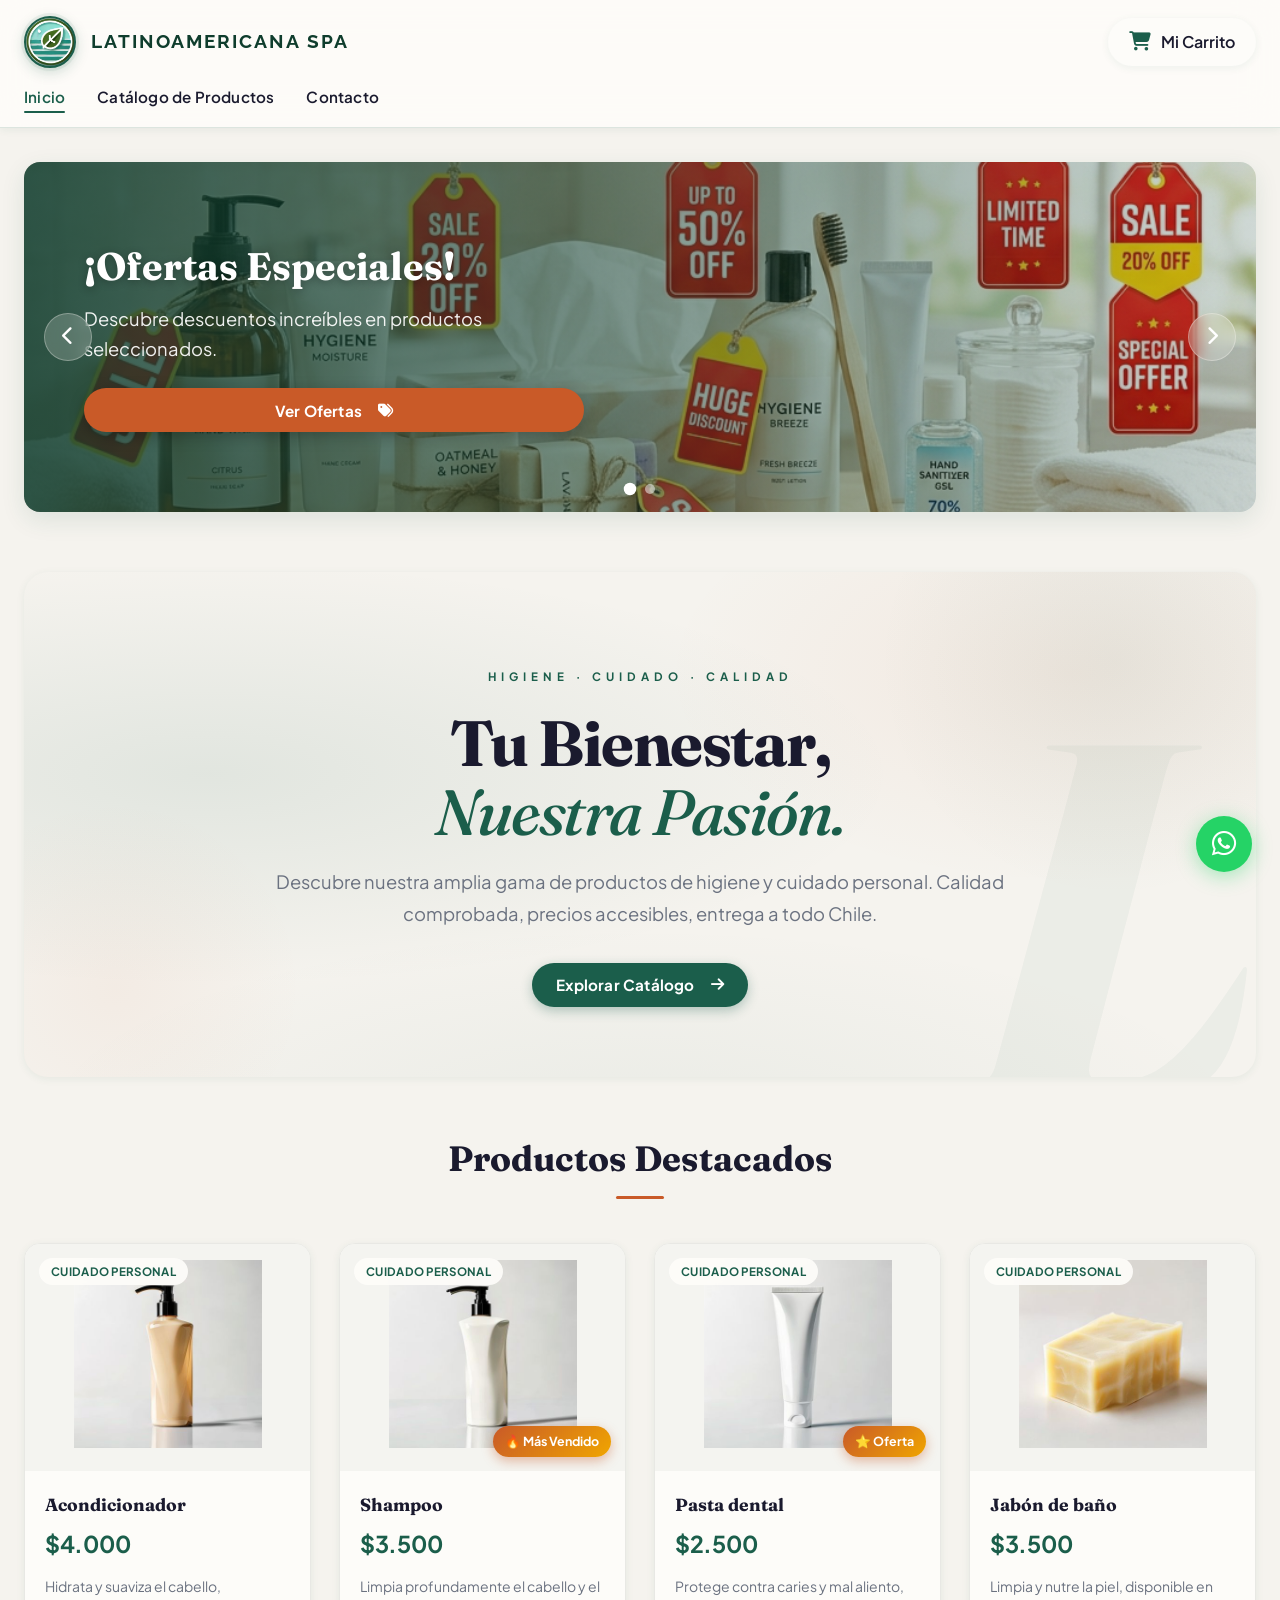
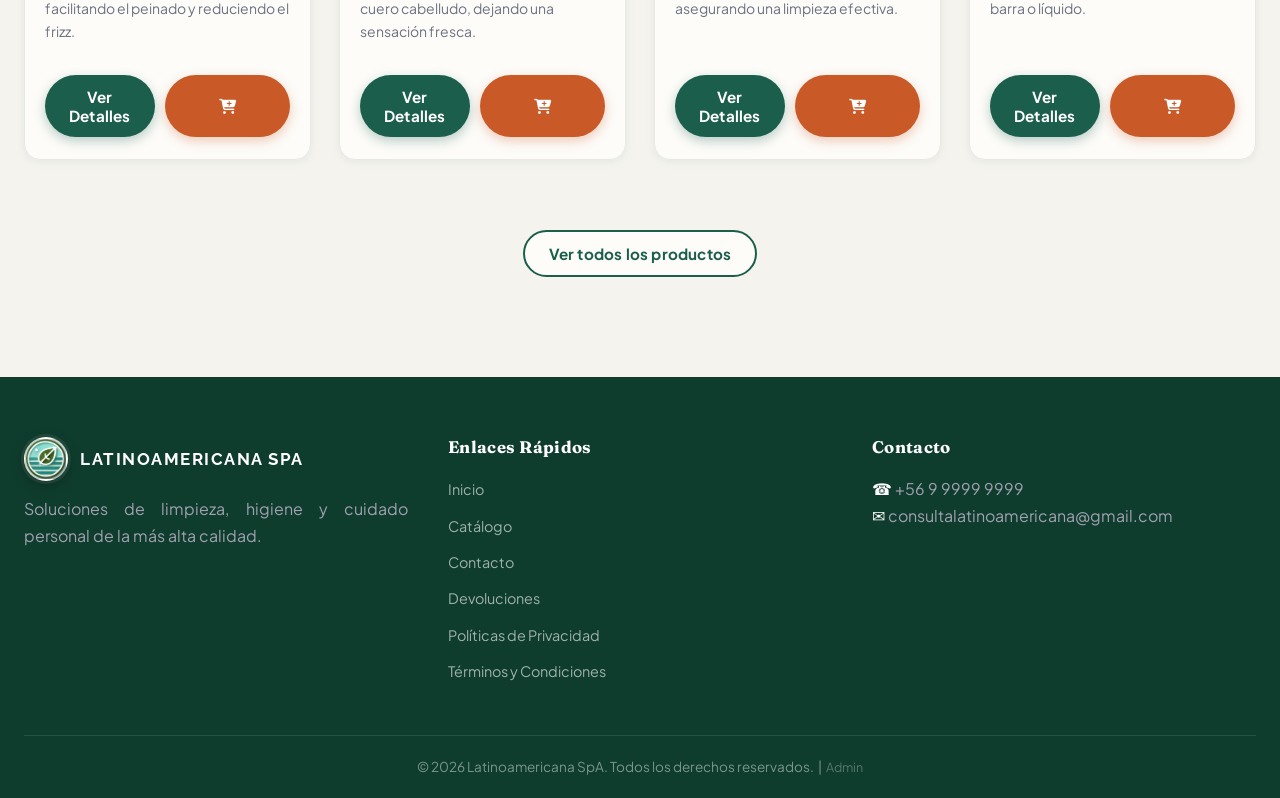
==== commit bcf72c1e: "Actualizar contacto y corregir posición del badge en tarjetas - Teléfono: +56 9 9999 9999, correo: c" ====
--- a/index.html
+++ b/index.html
@@ -114,8 +114,8 @@
                 </div>
                 <div class="footer-col">
                     <h3>Contacto</h3>
-                    <p>&#9742; <a href="tel:+56912345678" style="color:#a0a0b0; text-decoration:none;">+56 9 1234 5678</a></p>
-                    <p>&#9993; <a href="mailto:contacto@latinoamericana.cl" style="color:#a0a0b0; text-decoration:none;">contacto@latinoamericana.cl</a></p>
+                    <p>&#9742; <a href="tel:+5699999999" style="color:#a0a0b0; text-decoration:none;">+56 9 9999 9999</a></p>
+                    <p>&#9993; <a href="mailto:consultalatinoamericana@gmail.com" style="color:#a0a0b0; text-decoration:none;">consultalatinoamericana@gmail.com</a></p>
                 </div>
             </div>
             <div class="footer-bottom">
@@ -131,7 +131,7 @@
     <script src="app.js"></script>
 
     <!-- WhatsApp Floating Button -->
-    <a href="https://wa.me/56912345678" class="whatsapp-float" target="_blank" title="Contáctanos por WhatsApp">
+    <a href="https://wa.me/5699999999" class="whatsapp-float" target="_blank" title="Contáctanos por WhatsApp">
         <i class="fa-brands fa-whatsapp"></i>
     </a>
 
--- a/ecommerce-styles.css
+++ b/ecommerce-styles.css
@@ -696,7 +696,7 @@
 
 .product-badge {
     position: absolute;
-    top: 14px;
+    bottom: 14px;
     right: 14px;
     background: linear-gradient(135deg, var(--accent), var(--warning));
     color: white;
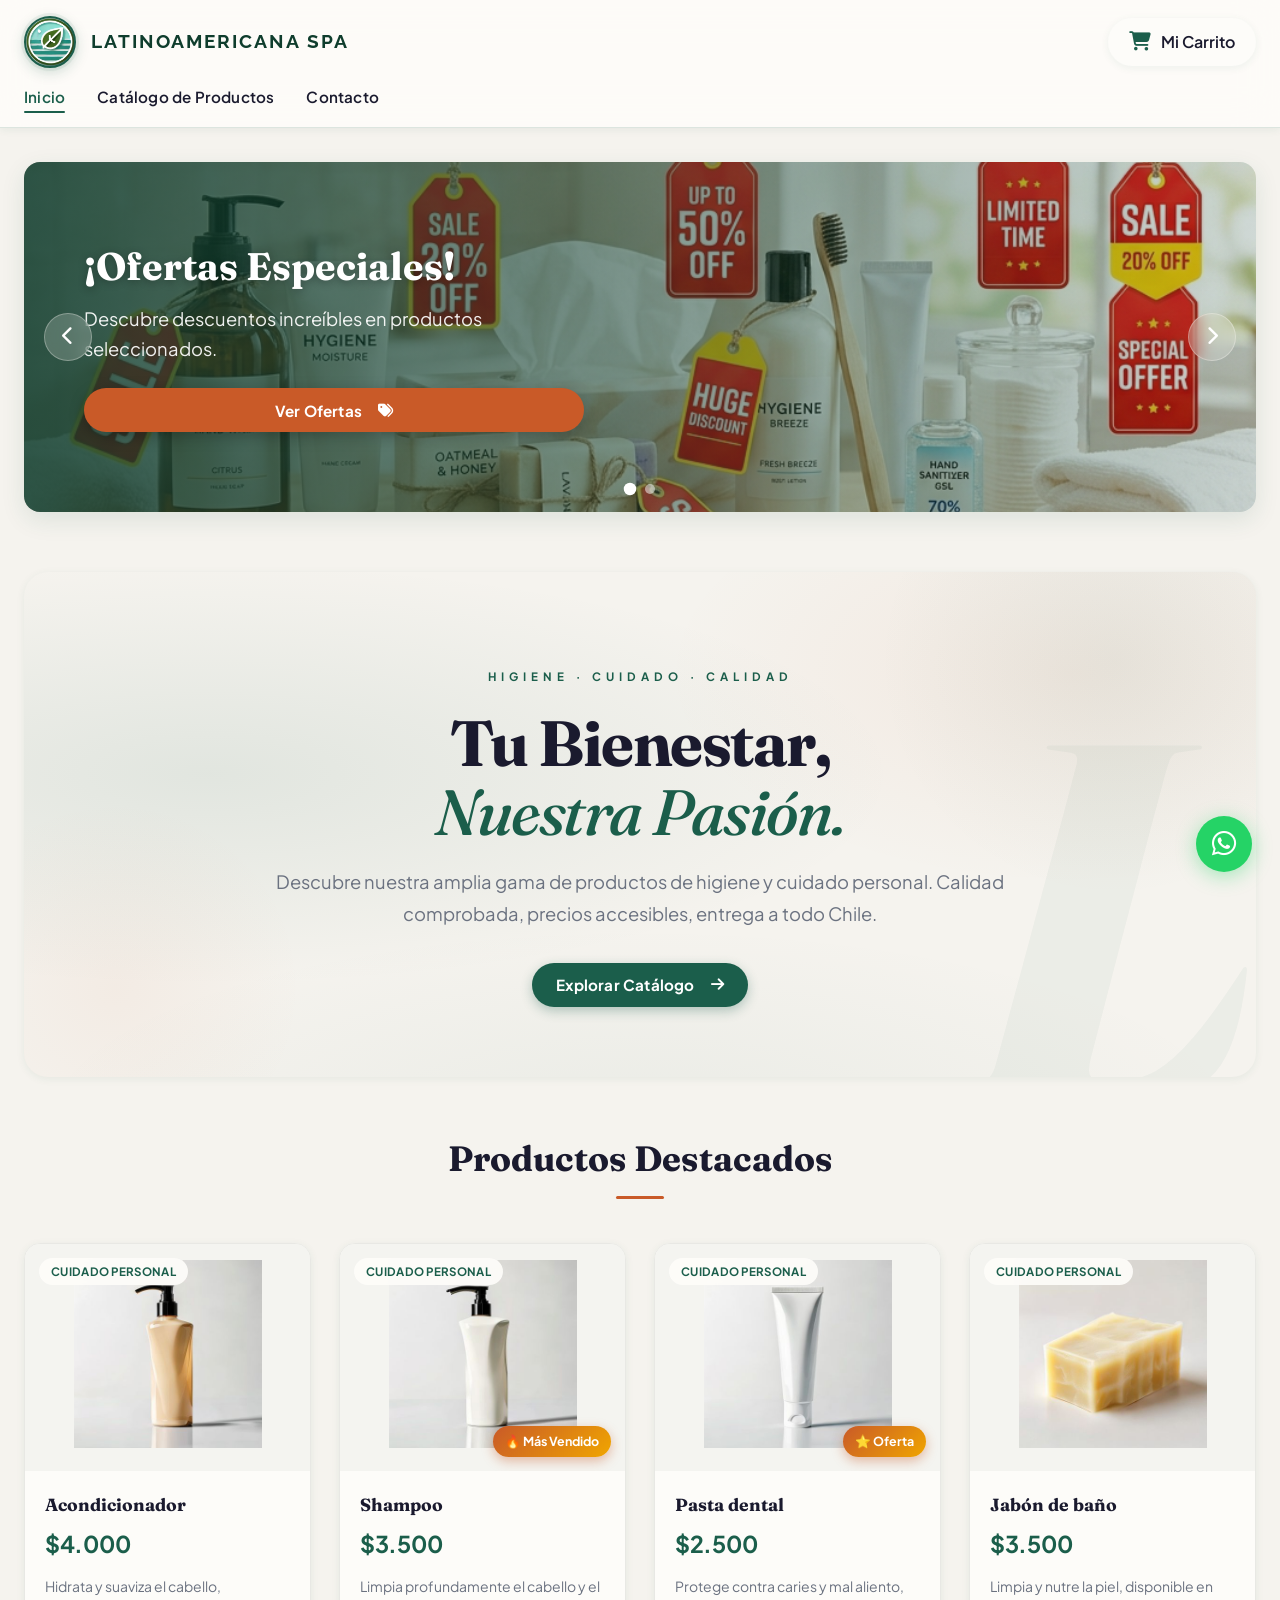
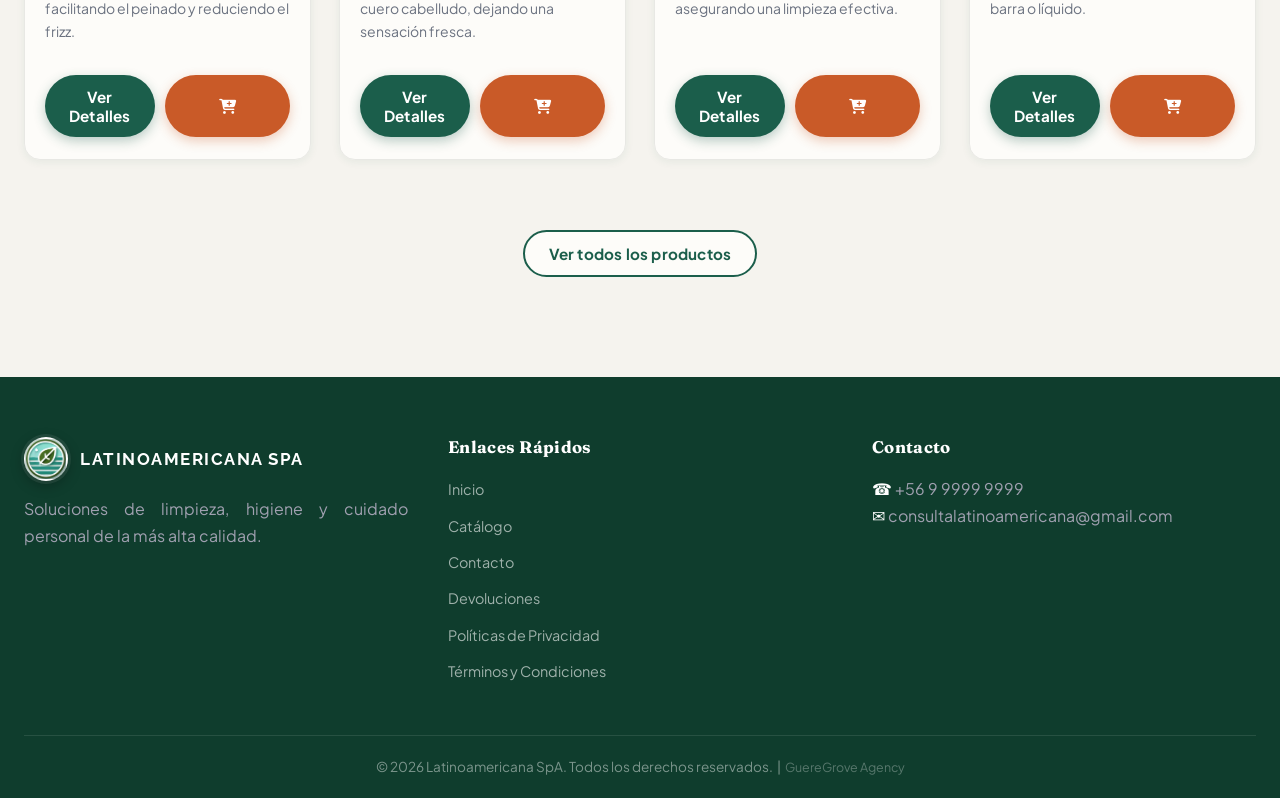
==== commit 024980be: "Reemplazar enlace Admin en footer por GuereGrove Agency Co-Authored-By: Claude Sonnet 4.6 <noreply@a" ====
--- a/index.html
+++ b/index.html
@@ -120,7 +120,7 @@
             </div>
             <div class="footer-bottom">
                 <p>&copy; 2026 Latinoamericana SpA. Todos los derechos reservados. &nbsp;|&nbsp;
-                   <a href="#" id="footer-admin" style="color:rgba(255,255,255,0.3);font-size:0.78rem;text-decoration:none;">Admin</a>
+                   <a href="https://gueregrove.com" target="_blank" rel="noopener" style="color:rgba(255,255,255,0.3);font-size:0.78rem;text-decoration:none;">GuereGrove Agency</a>
                 </p>
             </div>
         </div>
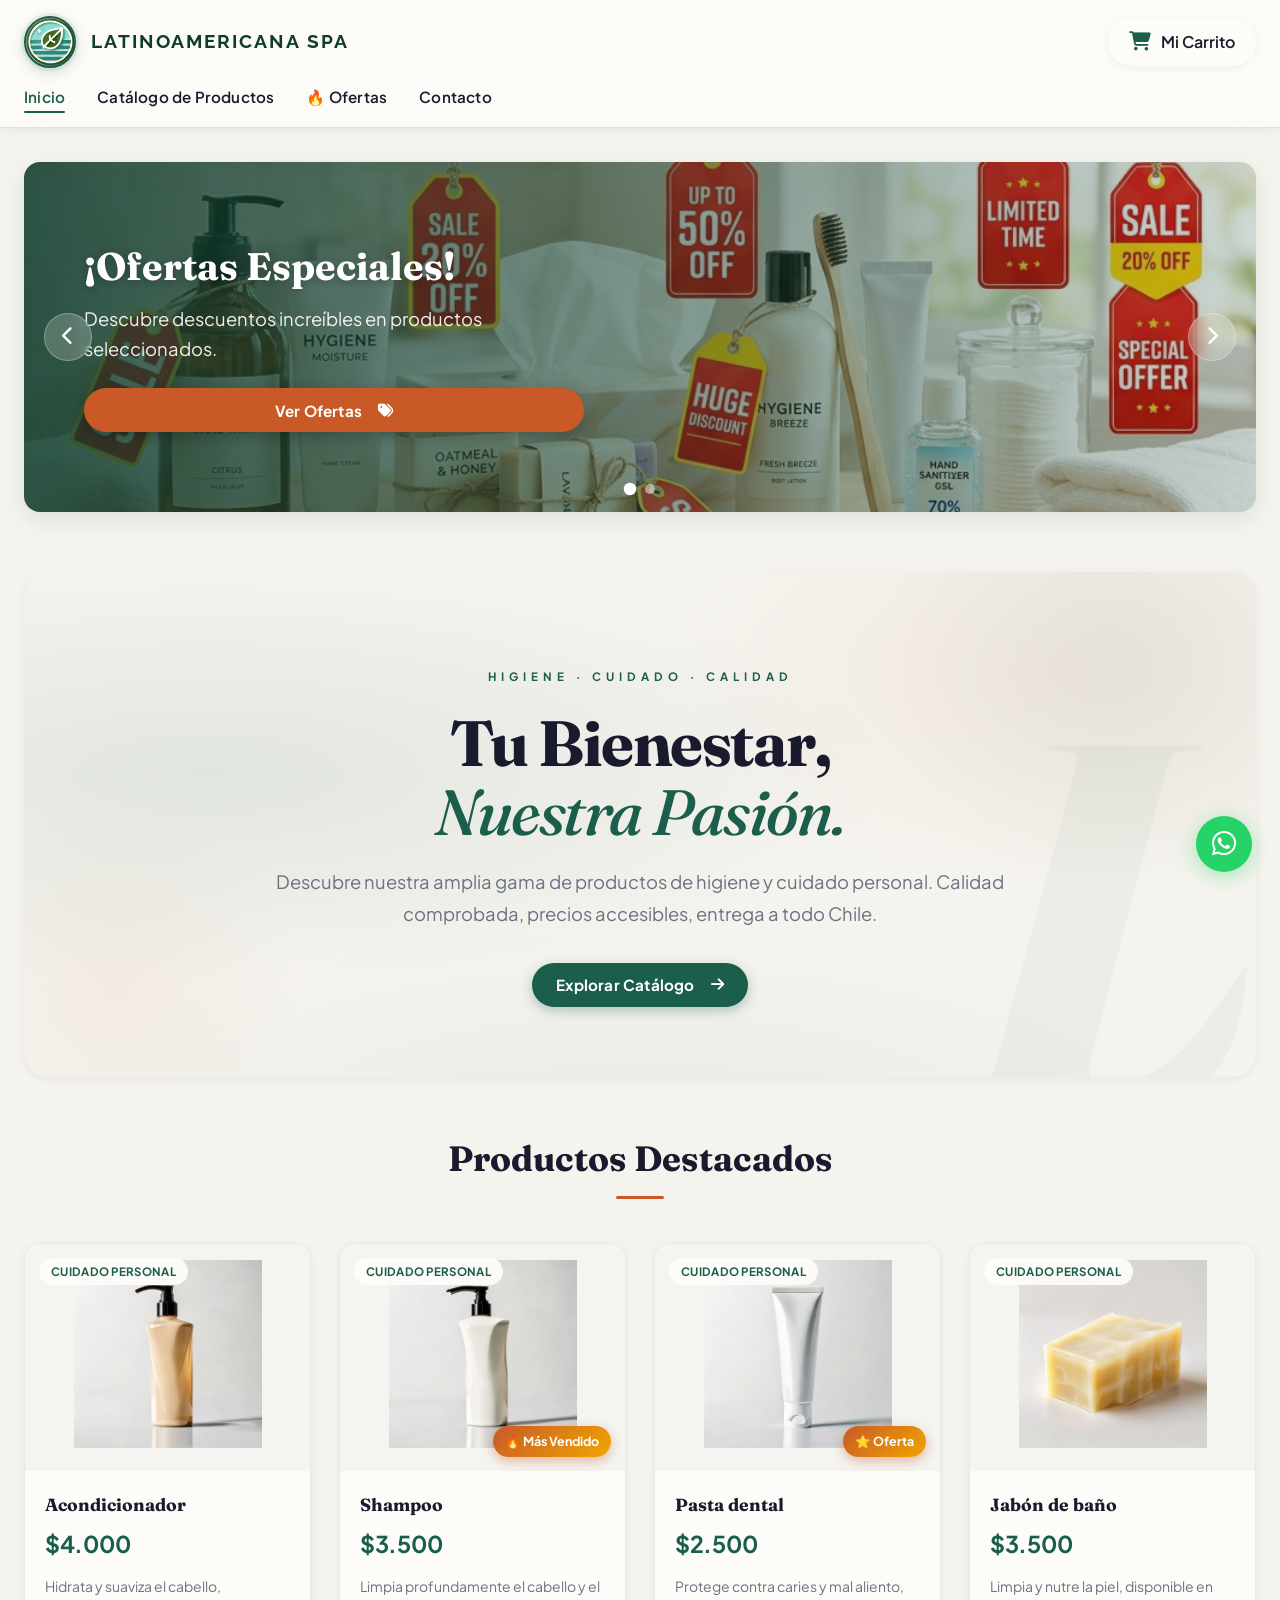
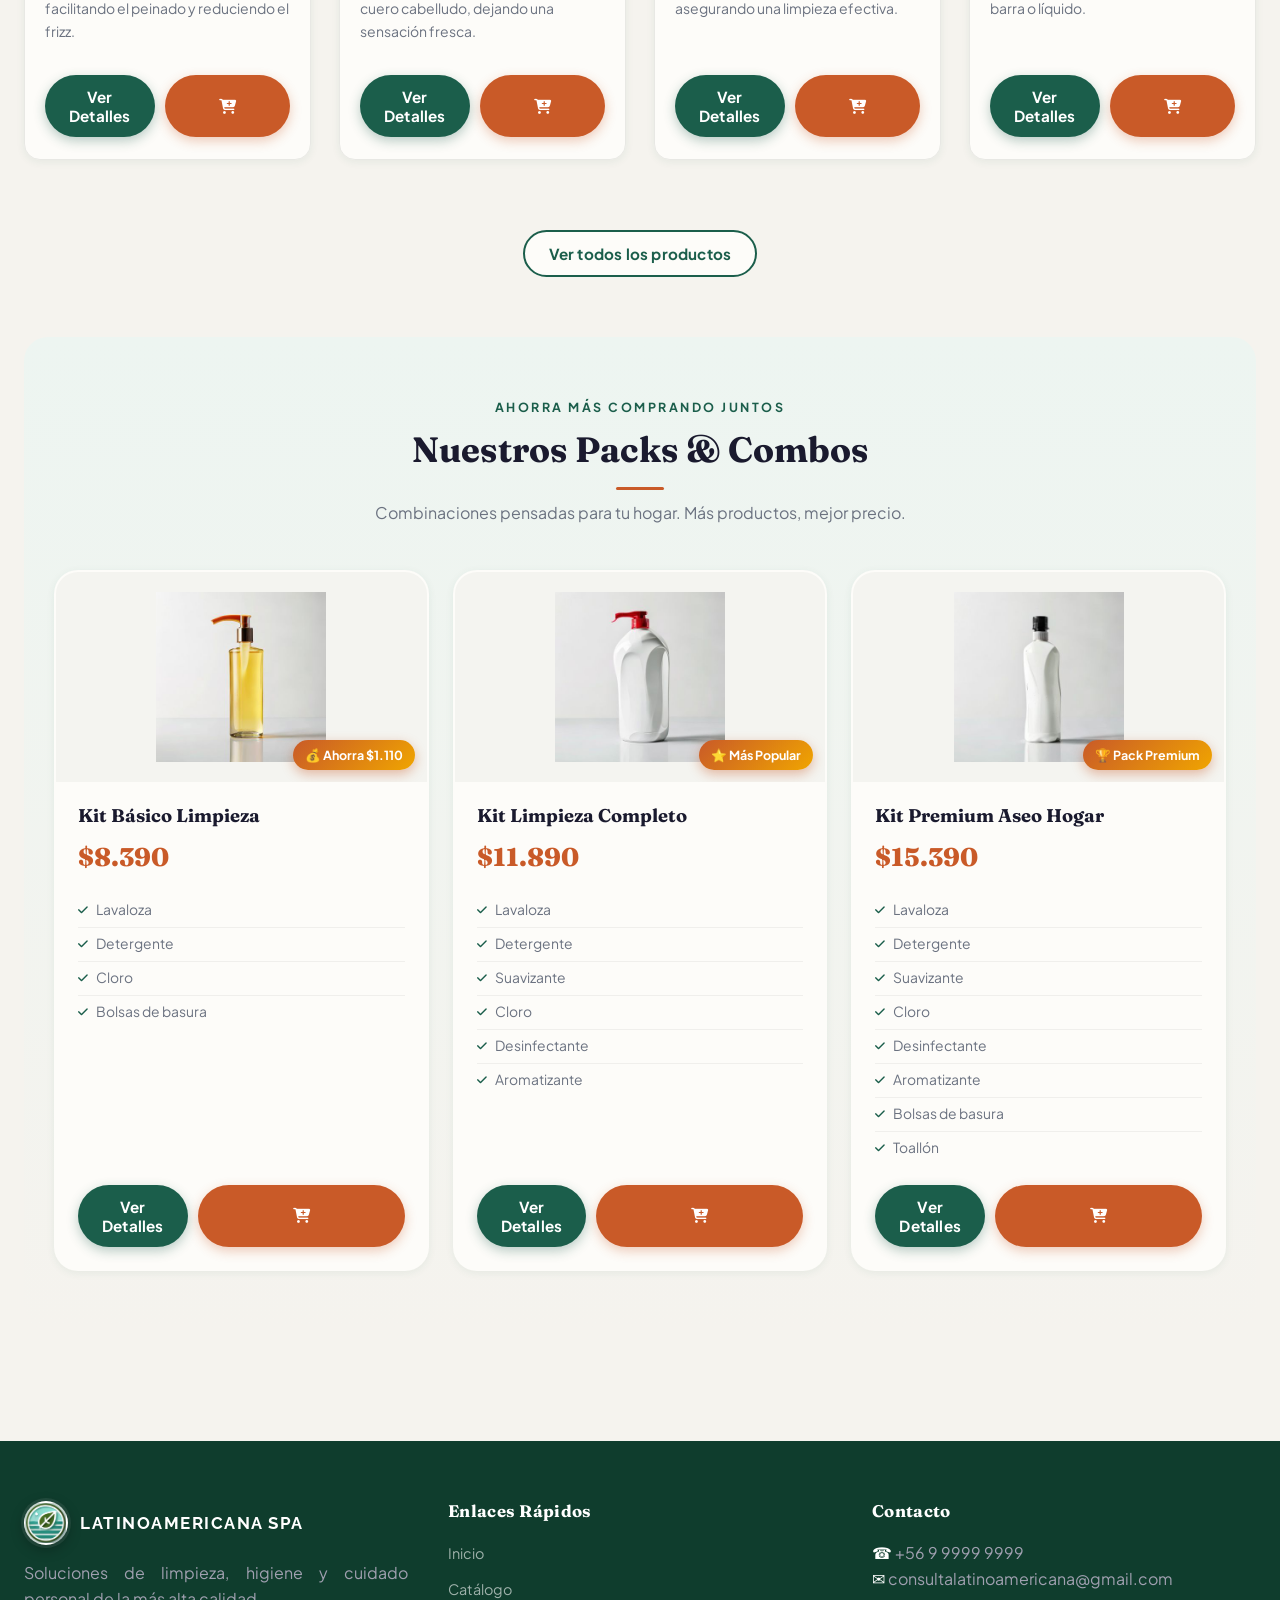
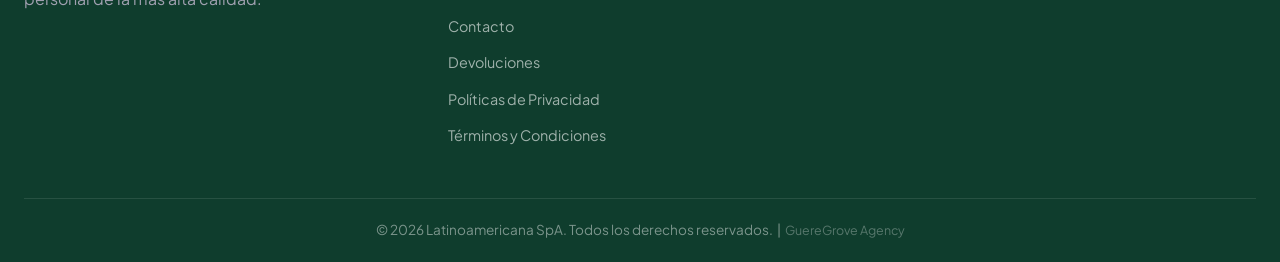
==== commit 8767c7c5: "Agregar página Ofertas y sección Packs en home - Nav: nuevo ítem 🔥 Ofertas que filtra productos con " ====
--- a/index.html
+++ b/index.html
@@ -61,6 +61,7 @@
             <nav class="nav-header" id="main-nav" aria-label="Navegación principal">
                 <a class="active" id="nav-inicio">Inicio</a>
                 <a id="nav-catalogo">Catálogo de Productos</a>
+                <a id="nav-ofertas">🔥 Ofertas</a>
                 <a id="nav-contacto" style="cursor:pointer;">Contacto</a>
             </nav>
         </div>
--- a/ecommerce-styles.css
+++ b/ecommerce-styles.css
@@ -1714,3 +1714,217 @@
     .product-price { font-size: 1.2rem; }
     .product-desc { -webkit-line-clamp: 3; }
 }
+
+/* ===== PACKS HOME SECTION ===== */
+.packs-home-section {
+    margin: 0 0 70px;
+    padding: 60px 30px;
+    background: linear-gradient(180deg, #edf5f1 0%, var(--bg-light) 100%);
+    border-radius: var(--radius-lg);
+}
+
+.packs-home-header {
+    text-align: center;
+    margin-bottom: 44px;
+}
+
+.packs-tagline {
+    display: block;
+    font-size: 0.78rem;
+    font-weight: 700;
+    letter-spacing: 2.5px;
+    text-transform: uppercase;
+    color: var(--primary);
+    margin-bottom: 10px;
+}
+
+.packs-subtitle {
+    color: var(--text-gray);
+    font-size: 1rem;
+    margin-top: 10px;
+}
+
+.packs-home-grid {
+    display: grid;
+    grid-template-columns: repeat(3, 1fr);
+    gap: 24px;
+}
+
+.pack-home-card {
+    background: var(--bg-white);
+    border-radius: var(--radius-lg);
+    overflow: hidden;
+    box-shadow: var(--shadow-sm);
+    border: 2px solid transparent;
+    transition: transform 0.35s cubic-bezier(0.25, 0.8, 0.25, 1),
+                box-shadow 0.35s cubic-bezier(0.25, 0.8, 0.25, 1),
+                border-color 0.35s ease;
+    display: flex;
+    flex-direction: column;
+}
+
+.pack-home-card:hover {
+    transform: translateY(-12px);
+    box-shadow: 0 24px 56px rgba(27, 94, 75, 0.2);
+    border-color: var(--primary);
+}
+
+.pack-home-image {
+    position: relative;
+    height: 210px;
+    overflow: hidden;
+    background: #f4f4f0;
+    flex-shrink: 0;
+}
+
+.pack-home-image img {
+    width: 100%;
+    height: 100%;
+    object-fit: contain;
+    padding: 20px;
+    transition: transform 0.4s ease;
+}
+
+.pack-home-card:hover .pack-home-image img {
+    transform: scale(1.07);
+}
+
+.pack-home-badge {
+    position: absolute;
+    bottom: 12px;
+    right: 12px;
+    background: linear-gradient(135deg, var(--accent), var(--warning));
+    color: white;
+    padding: 5px 12px;
+    border-radius: var(--radius-pill);
+    font-size: 0.78rem;
+    font-weight: 700;
+    box-shadow: 0 4px 12px rgba(201, 90, 40, 0.4);
+}
+
+.pack-home-body {
+    padding: 22px;
+    display: flex;
+    flex-direction: column;
+    flex: 1;
+}
+
+.pack-home-name {
+    font-size: 1.15rem;
+    font-family: 'Fraunces', serif;
+    font-weight: 700;
+    color: var(--text-dark);
+    margin-bottom: 8px;
+    line-height: 1.3;
+}
+
+.pack-home-price {
+    font-size: 1.6rem;
+    font-weight: 800;
+    color: var(--accent);
+    font-family: 'Fraunces', serif;
+    margin-bottom: 16px;
+}
+
+.pack-home-items {
+    list-style: none;
+    margin-bottom: 20px;
+    flex: 1;
+}
+
+.pack-home-items li {
+    font-size: 0.87rem;
+    color: var(--text-gray);
+    padding: 5px 0;
+    display: flex;
+    align-items: center;
+    gap: 8px;
+    border-bottom: 1px solid rgba(0, 0, 0, 0.05);
+}
+
+.pack-home-items li:last-child { border-bottom: none; }
+
+.pack-home-items li i {
+    color: var(--primary);
+    font-size: 0.7rem;
+    flex-shrink: 0;
+}
+
+.pack-home-actions {
+    display: flex;
+    gap: 10px;
+    margin-top: auto;
+}
+
+/* ===== OFERTAS PAGE ===== */
+.ofertas-hero {
+    background: linear-gradient(135deg, #1a1a2e 0%, var(--primary-dark) 55%, var(--primary) 100%);
+    border-radius: var(--radius-lg);
+    padding: 70px 40px;
+    margin-bottom: 50px;
+    text-align: center;
+    position: relative;
+    overflow: hidden;
+}
+
+.ofertas-hero::before {
+    content: '🔥';
+    position: absolute;
+    font-size: 16rem;
+    opacity: 0.05;
+    top: 50%;
+    left: 50%;
+    transform: translate(-50%, -50%);
+    pointer-events: none;
+    line-height: 1;
+}
+
+.ofertas-hero-content { position: relative; z-index: 1; }
+
+.ofertas-tagline {
+    display: block;
+    font-size: 0.78rem;
+    font-weight: 700;
+    letter-spacing: 3px;
+    text-transform: uppercase;
+    color: var(--warning);
+    margin-bottom: 14px;
+}
+
+.ofertas-hero h1 {
+    font-size: 3.2rem;
+    color: white;
+    margin-bottom: 16px;
+    font-family: 'Fraunces', serif;
+    line-height: 1.1;
+}
+
+.ofertas-hero p {
+    color: rgba(255, 255, 255, 0.78);
+    font-size: 1.1rem;
+    max-width: 480px;
+    margin: 0 auto;
+}
+
+@media (max-width: 768px) {
+    .packs-home-section { padding: 44px 16px; }
+    .packs-home-grid { grid-template-columns: 1fr; gap: 18px; }
+    .pack-home-card:hover { transform: translateY(-6px); }
+    .pack-home-image { height: 200px; }
+
+    .ofertas-hero { padding: 50px 24px; }
+    .ofertas-hero h1 { font-size: 2.2rem; }
+}
+
+@media (max-width: 480px) {
+    .packs-home-section { border-radius: var(--radius-md); padding: 36px 14px; }
+    .pack-home-image { height: 175px; }
+    .pack-home-body { padding: 18px; }
+    .pack-home-name { font-size: 1.05rem; }
+    .pack-home-price { font-size: 1.4rem; }
+    .pack-home-items li { font-size: 0.83rem; }
+
+    .ofertas-hero { padding: 40px 18px; border-radius: var(--radius-md); }
+    .ofertas-hero h1 { font-size: 1.9rem; }
+    .ofertas-hero p { font-size: 0.95rem; }
+}
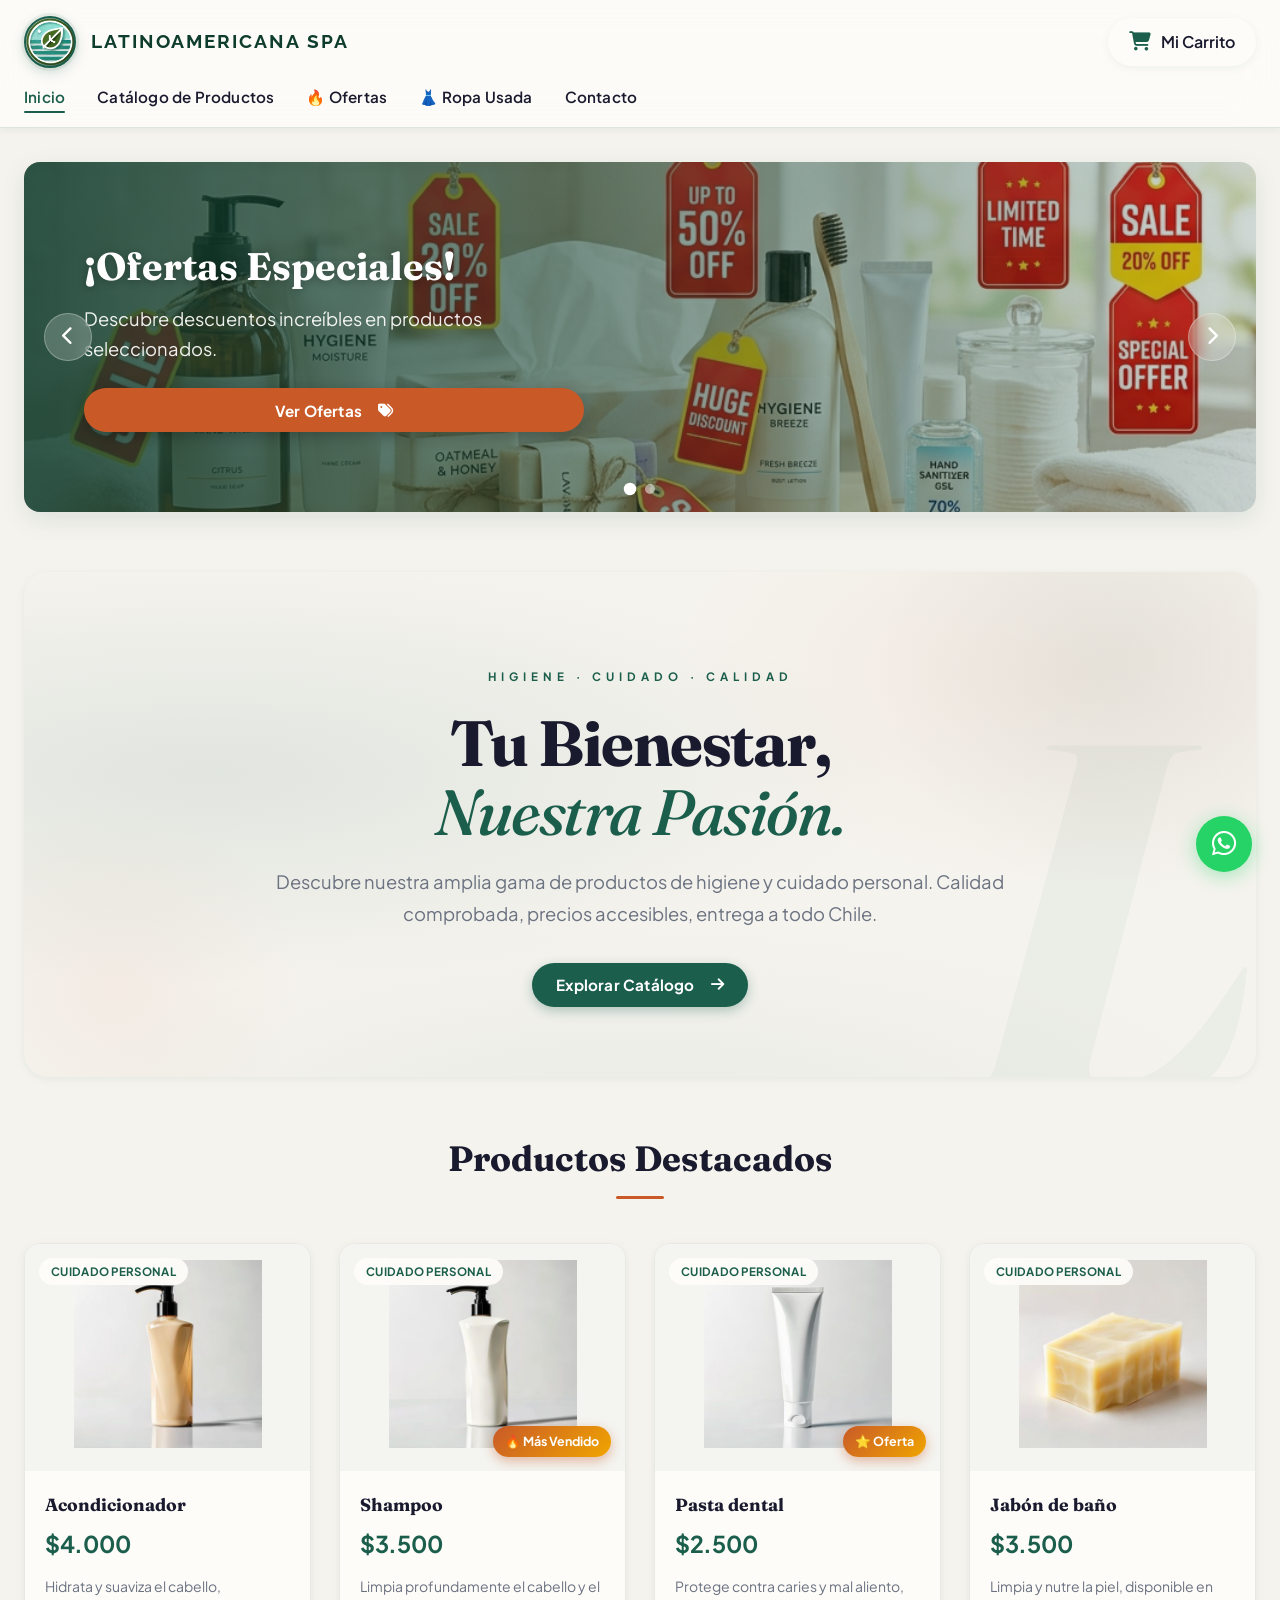
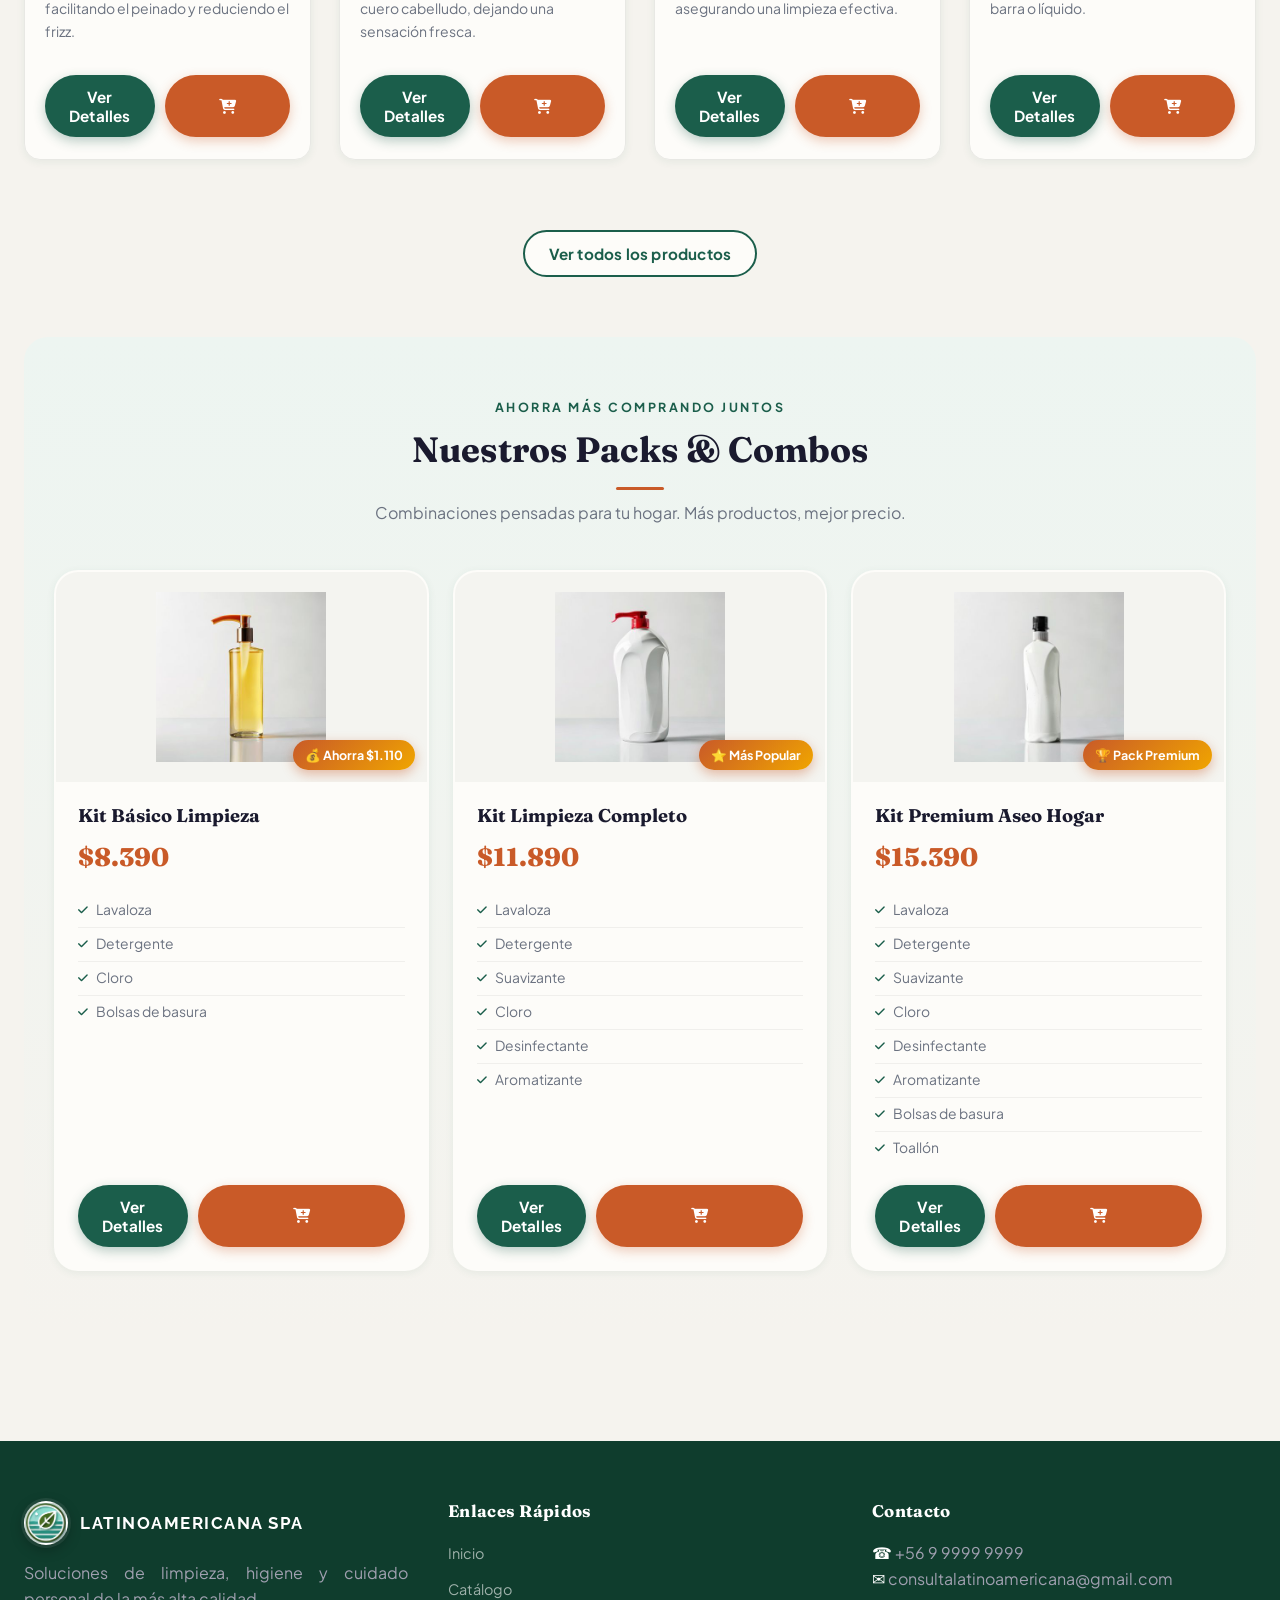
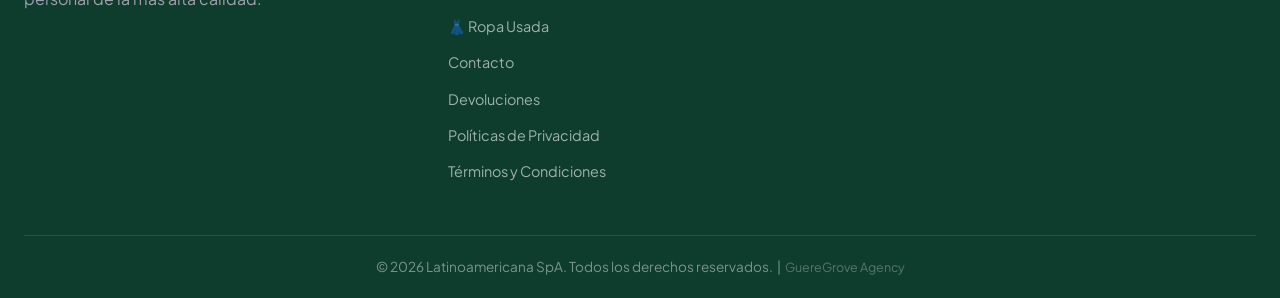
==== commit 7a09fb9a: "Agregar sección Ropa Usada con catálogo y filtros - ropa-usada.js: 10 prendas de ejemplo (poleras, p" ====
--- a/index.html
+++ b/index.html
@@ -62,6 +62,7 @@
                 <a class="active" id="nav-inicio">Inicio</a>
                 <a id="nav-catalogo">Catálogo de Productos</a>
                 <a id="nav-ofertas">🔥 Ofertas</a>
+                <a id="nav-ropa-usada">👗 Ropa Usada</a>
                 <a id="nav-contacto" style="cursor:pointer;">Contacto</a>
             </nav>
         </div>
@@ -107,6 +108,7 @@
                     <ul>
                         <li><a href="#" id="footer-inicio">Inicio</a></li>
                         <li><a href="#" id="footer-catalogo">Catálogo</a></li>
+                        <li><a href="#" id="footer-ropa-usada">👗 Ropa Usada</a></li>
                         <li><a href="#" id="footer-contacto">Contacto</a></li>
                         <li><a href="#" id="footer-devoluciones">Devoluciones</a></li>
                         <li><a href="#" id="footer-privacidad">Políticas de Privacidad</a></li>
@@ -129,6 +131,7 @@
 
     <!-- Scripts -->
     <script src="products.js"></script>
+    <script src="ropa-usada.js"></script>
     <script src="app.js"></script>
 
     <!-- WhatsApp Floating Button -->
--- a/ecommerce-styles.css
+++ b/ecommerce-styles.css
@@ -1928,3 +1928,334 @@
     .ofertas-hero h1 { font-size: 1.9rem; }
     .ofertas-hero p { font-size: 0.95rem; }
 }
+
+/* ===== ROPA USADA ===== */
+.ru-hero {
+    background: linear-gradient(135deg, #2d1b00 0%, #7c3d1a 55%, var(--accent) 100%);
+    border-radius: var(--radius-lg);
+    padding: 70px 40px;
+    margin-bottom: 40px;
+    text-align: center;
+    position: relative;
+    overflow: hidden;
+}
+
+.ru-hero::before {
+    content: '👗';
+    position: absolute;
+    font-size: 16rem;
+    opacity: 0.05;
+    top: 50%;
+    left: 50%;
+    transform: translate(-50%, -50%);
+    pointer-events: none;
+    line-height: 1;
+}
+
+.ru-hero-content { position: relative; z-index: 1; }
+
+.ru-hero-tag {
+    display: block;
+    font-size: 0.78rem;
+    font-weight: 700;
+    letter-spacing: 3px;
+    text-transform: uppercase;
+    color: rgba(255, 255, 255, 0.7);
+    margin-bottom: 14px;
+}
+
+.ru-hero h1 {
+    font-size: 3.2rem;
+    color: white;
+    margin-bottom: 16px;
+    font-family: 'Fraunces', serif;
+    line-height: 1.1;
+}
+
+.ru-hero p {
+    color: rgba(255, 255, 255, 0.78);
+    font-size: 1.1rem;
+    max-width: 460px;
+    margin: 0 auto;
+}
+
+/* Filtros */
+.ru-filters-bar {
+    background: var(--bg-white);
+    border: 1px solid var(--glass-border);
+    border-radius: var(--radius-md);
+    padding: 22px 24px;
+    margin-bottom: 32px;
+    display: flex;
+    flex-direction: column;
+    gap: 16px;
+}
+
+.ru-filter-group {
+    display: flex;
+    align-items: center;
+    gap: 12px;
+    flex-wrap: wrap;
+}
+
+.ru-filter-label {
+    font-size: 0.78rem;
+    font-weight: 700;
+    letter-spacing: 1px;
+    text-transform: uppercase;
+    color: var(--text-gray);
+    min-width: 70px;
+    flex-shrink: 0;
+}
+
+.ru-filter-pills {
+    display: flex;
+    flex-wrap: wrap;
+    gap: 8px;
+}
+
+.ru-pill {
+    background: var(--bg-light);
+    border: 1.5px solid transparent;
+    border-radius: var(--radius-pill);
+    padding: 5px 14px;
+    font-size: 0.82rem;
+    font-weight: 600;
+    color: var(--text-gray);
+    cursor: pointer;
+    transition: var(--transition);
+    font-family: 'Plus Jakarta Sans', sans-serif;
+}
+
+.ru-pill:hover { border-color: var(--accent); color: var(--accent); }
+.ru-pill.active { background: var(--accent); border-color: var(--accent); color: white; }
+
+/* Grid */
+.ru-grid {
+    display: grid;
+    grid-template-columns: repeat(4, 1fr);
+    gap: 22px;
+    margin-bottom: 60px;
+}
+
+.ru-empty {
+    grid-column: 1 / -1;
+    text-align: center;
+    color: var(--text-gray);
+    font-size: 1.1rem;
+    padding: 40px 0;
+}
+
+/* Cards */
+.ru-card {
+    background: var(--bg-white);
+    border-radius: var(--radius-lg);
+    overflow: hidden;
+    box-shadow: var(--shadow-sm);
+    border: 1.5px solid var(--glass-border);
+    transition: transform 0.3s ease, box-shadow 0.3s ease, border-color 0.3s ease;
+    display: flex;
+    flex-direction: column;
+}
+
+.ru-card:hover {
+    transform: translateY(-8px);
+    box-shadow: 0 20px 48px rgba(201, 90, 40, 0.16);
+    border-color: var(--accent);
+}
+
+.ru-image {
+    position: relative;
+    height: 200px;
+    background: #f5ede6;
+    overflow: hidden;
+    display: flex;
+    align-items: center;
+    justify-content: center;
+    flex-shrink: 0;
+}
+
+.ru-image::before {
+    content: '👗';
+    font-size: 3.5rem;
+    opacity: 0.2;
+    position: absolute;
+}
+
+.ru-image img {
+    width: 100%;
+    height: 100%;
+    object-fit: cover;
+    position: relative;
+    z-index: 1;
+    transition: transform 0.4s ease;
+}
+
+.ru-card:hover .ru-image img { transform: scale(1.06); }
+
+.ru-size-tag {
+    position: absolute;
+    top: 10px;
+    left: 10px;
+    background: rgba(253, 252, 249, 0.95);
+    color: var(--text-dark);
+    font-size: 0.72rem;
+    font-weight: 700;
+    padding: 3px 9px;
+    border-radius: var(--radius-pill);
+    z-index: 2;
+    letter-spacing: 0.5px;
+}
+
+.ru-condition {
+    position: absolute;
+    bottom: 10px;
+    right: 10px;
+    font-size: 0.7rem;
+    font-weight: 700;
+    padding: 3px 10px;
+    border-radius: var(--radius-pill);
+    z-index: 2;
+}
+
+.cond-excelente { background: var(--primary); color: white; }
+.cond-muy-bueno { background: #2563eb; color: white; }
+.cond-bueno     { background: var(--warning); color: white; }
+
+.ru-body {
+    padding: 18px;
+    display: flex;
+    flex-direction: column;
+    flex: 1;
+}
+
+.ru-category-label {
+    font-size: 0.72rem;
+    font-weight: 600;
+    letter-spacing: 0.5px;
+    text-transform: uppercase;
+    color: var(--accent);
+    margin-bottom: 6px;
+    display: block;
+}
+
+.ru-name {
+    font-size: 1rem;
+    font-family: 'Fraunces', serif;
+    font-weight: 700;
+    color: var(--text-dark);
+    margin-bottom: 8px;
+    line-height: 1.3;
+}
+
+.ru-desc {
+    font-size: 0.82rem;
+    color: var(--text-gray);
+    line-height: 1.5;
+    flex: 1;
+    margin-bottom: 14px;
+    display: -webkit-box;
+    -webkit-line-clamp: 3;
+    -webkit-box-orient: vertical;
+    overflow: hidden;
+}
+
+.ru-footer-row {
+    display: flex;
+    align-items: center;
+    justify-content: space-between;
+    gap: 10px;
+    margin-top: auto;
+}
+
+.ru-price {
+    font-size: 1.2rem;
+    font-weight: 800;
+    color: var(--accent);
+    font-family: 'Fraunces', serif;
+}
+
+.btn-wa-ropa {
+    display: inline-flex;
+    align-items: center;
+    gap: 6px;
+    background: #25D366;
+    color: white;
+    border: none;
+    border-radius: var(--radius-pill);
+    padding: 8px 16px;
+    font-size: 0.82rem;
+    font-weight: 700;
+    font-family: 'Plus Jakarta Sans', sans-serif;
+    text-decoration: none;
+    cursor: pointer;
+    transition: background 0.2s ease, transform 0.2s ease;
+    flex-shrink: 0;
+    white-space: nowrap;
+}
+
+.btn-wa-ropa:hover { background: #1ebe5b; transform: scale(1.04); }
+
+/* CTA vender */
+.ru-cta-box {
+    background: linear-gradient(135deg, #fef3ec 0%, #fde8d8 100%);
+    border: 1.5px solid rgba(201, 90, 40, 0.2);
+    border-radius: var(--radius-lg);
+    padding: 56px 40px;
+    text-align: center;
+    margin-bottom: 60px;
+}
+
+.ru-cta-icon { font-size: 3rem; margin-bottom: 16px; }
+
+.ru-cta-box h2 {
+    font-size: 2rem;
+    font-family: 'Fraunces', serif;
+    color: var(--text-dark);
+    margin-bottom: 12px;
+}
+
+.ru-cta-box p {
+    color: var(--text-gray);
+    font-size: 1rem;
+    max-width: 440px;
+    margin: 0 auto 28px;
+}
+
+/* Responsive ropa usada */
+@media (max-width: 1024px) {
+    .ru-grid { grid-template-columns: repeat(3, 1fr); }
+}
+
+@media (max-width: 768px) {
+    .ru-hero { padding: 50px 24px; }
+    .ru-hero h1 { font-size: 2.4rem; }
+
+    .ru-filters-bar { padding: 18px 16px; }
+    .ru-filter-group { flex-direction: column; align-items: flex-start; gap: 8px; }
+    .ru-filter-label { min-width: auto; }
+    .ru-filter-pills { overflow-x: auto; flex-wrap: nowrap; padding-bottom: 4px; scrollbar-width: none; }
+    .ru-filter-pills::-webkit-scrollbar { display: none; }
+    .ru-pill { flex-shrink: 0; }
+
+    .ru-grid { grid-template-columns: repeat(2, 1fr); gap: 14px; }
+
+    .ru-cta-box { padding: 40px 24px; }
+    .ru-cta-box h2 { font-size: 1.6rem; }
+}
+
+@media (max-width: 480px) {
+    .ru-hero { padding: 40px 18px; border-radius: var(--radius-md); }
+    .ru-hero h1 { font-size: 2rem; }
+    .ru-hero p { font-size: 0.95rem; }
+
+    .ru-grid { grid-template-columns: repeat(2, 1fr); gap: 12px; }
+    .ru-image { height: 160px; }
+    .ru-body { padding: 14px; }
+    .ru-name { font-size: 0.9rem; }
+    .ru-price { font-size: 1.05rem; }
+    .ru-desc { font-size: 0.78rem; -webkit-line-clamp: 2; }
+    .btn-wa-ropa { font-size: 0.76rem; padding: 7px 12px; }
+
+    .ru-cta-box { padding: 32px 18px; border-radius: var(--radius-md); }
+}
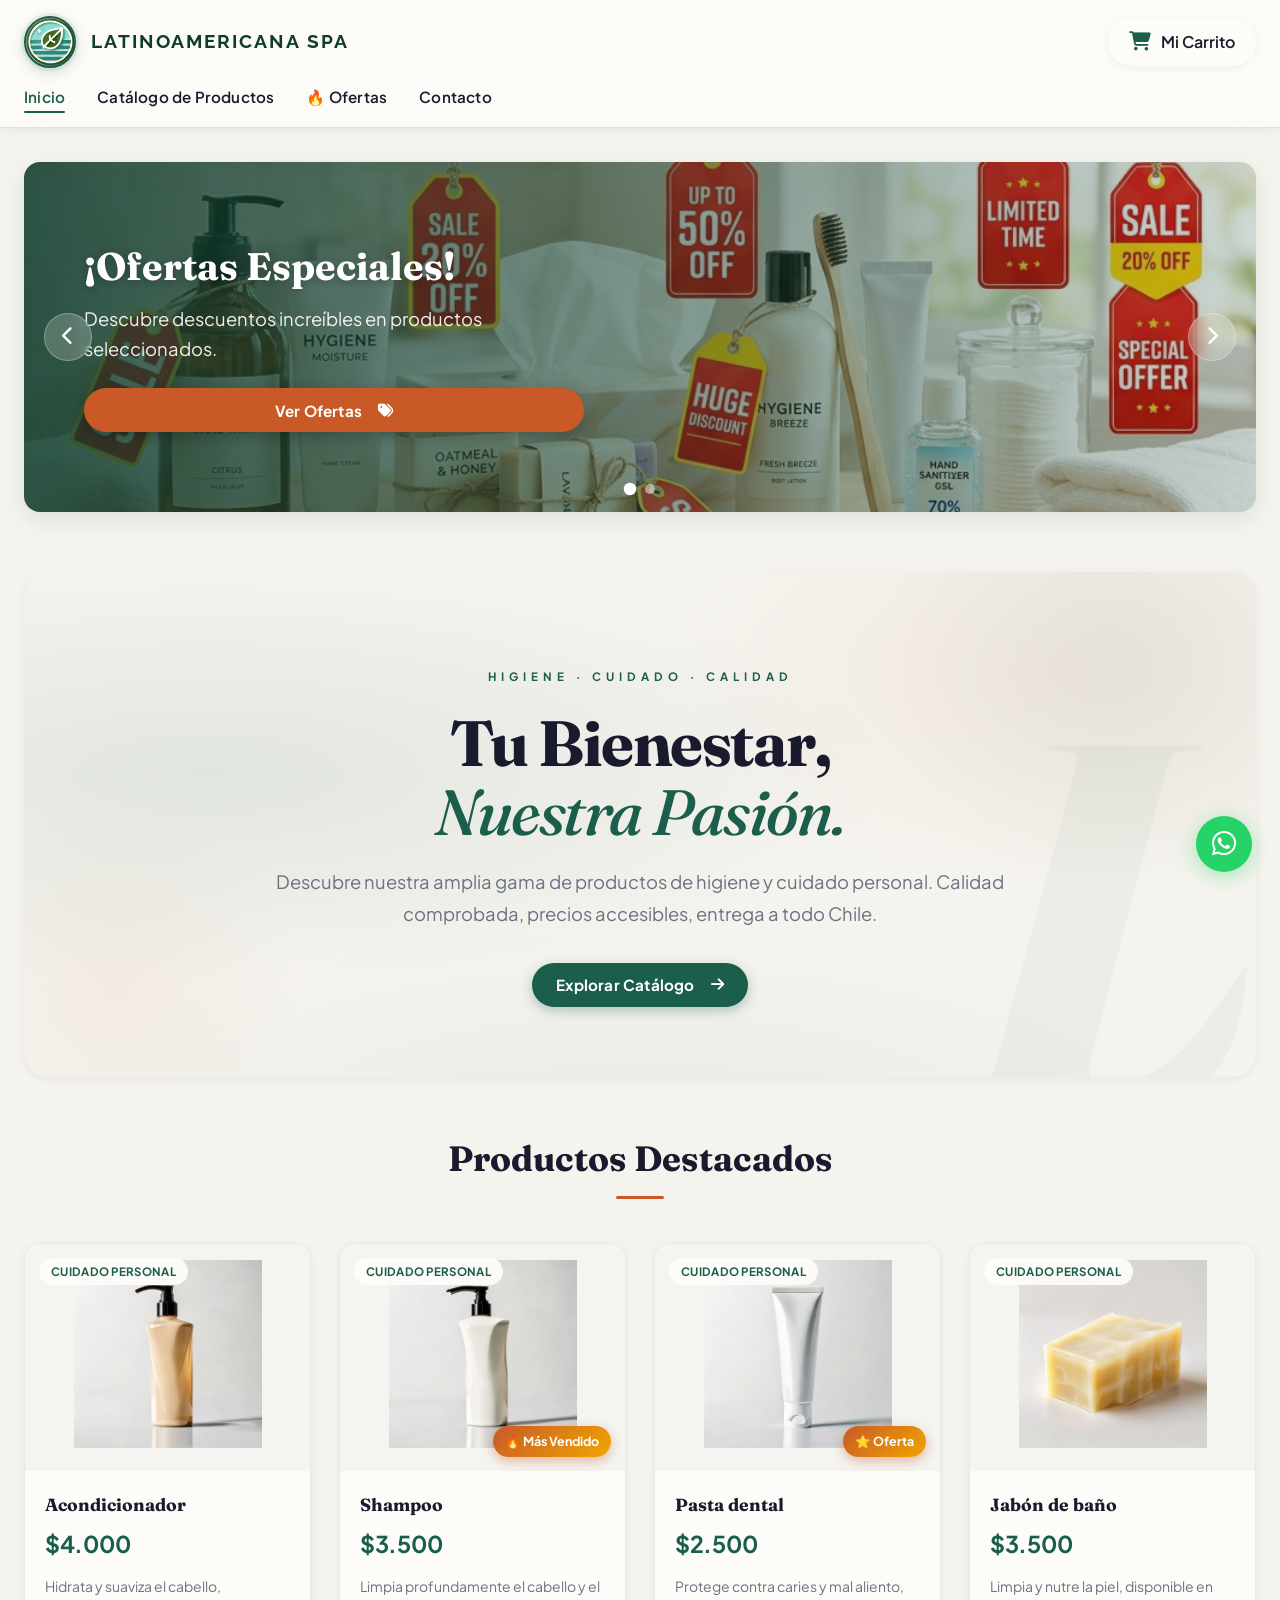
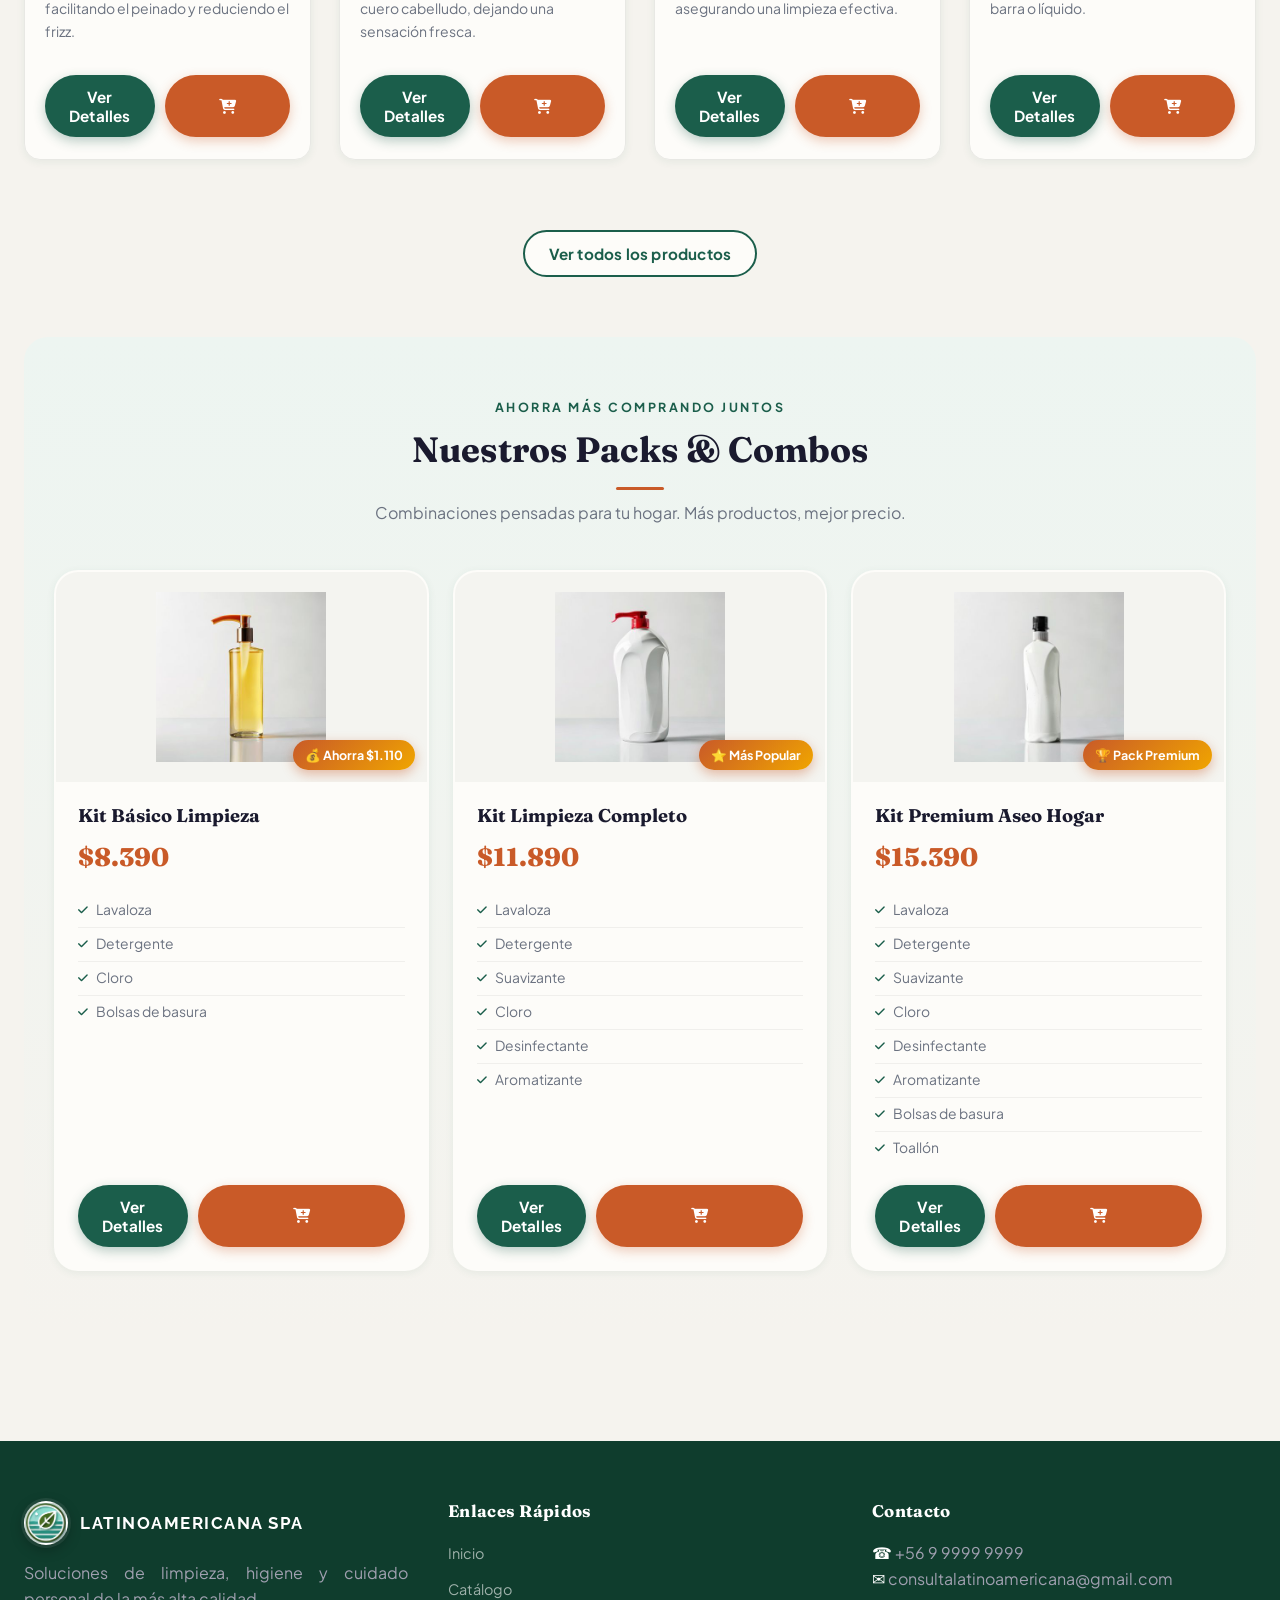
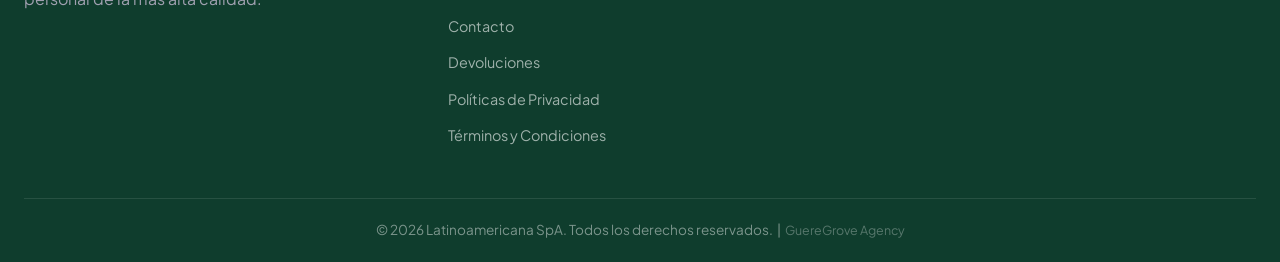
==== commit d3a3fb29: "Ocultar seccion Ropa Usada del nav y footer" ====
--- a/index.html
+++ b/index.html
@@ -62,7 +62,7 @@
                 <a class="active" id="nav-inicio">Inicio</a>
                 <a id="nav-catalogo">Catálogo de Productos</a>
                 <a id="nav-ofertas">🔥 Ofertas</a>
-                <a id="nav-ropa-usada">👗 Ropa Usada</a>
+                <!-- <a id="nav-ropa-usada">👗 Ropa Usada</a> -->
                 <a id="nav-contacto" style="cursor:pointer;">Contacto</a>
             </nav>
         </div>
@@ -108,7 +108,7 @@
                     <ul>
                         <li><a href="#" id="footer-inicio">Inicio</a></li>
                         <li><a href="#" id="footer-catalogo">Catálogo</a></li>
-                        <li><a href="#" id="footer-ropa-usada">👗 Ropa Usada</a></li>
+                        <!-- <li><a href="#" id="footer-ropa-usada">👗 Ropa Usada</a></li> -->
                         <li><a href="#" id="footer-contacto">Contacto</a></li>
                         <li><a href="#" id="footer-devoluciones">Devoluciones</a></li>
                         <li><a href="#" id="footer-privacidad">Políticas de Privacidad</a></li>
--- a/ecommerce-styles.css
+++ b/ecommerce-styles.css
@@ -1713,6 +1713,14 @@
     .product-title { font-size: 1rem; }
     .product-price { font-size: 1.2rem; }
     .product-desc { -webkit-line-clamp: 3; }
+
+    /* Ropa Usada: 1 columna en pantallas muy pequeñas */
+    .ru-grid { grid-template-columns: 1fr; gap: 12px; }
+    .ru-image { height: 180px; }
+    .ru-body { padding: 16px; }
+    .ru-footer-row { display: flex; align-items: center; justify-content: space-between; gap: 10px; }
+    .ru-price { display: inline; margin-bottom: 0; }
+    .btn-wa-ropa { display: inline-flex; width: auto; white-space: nowrap; }
 }
 
 /* ===== PACKS HOME SECTION ===== */
@@ -2250,12 +2258,29 @@
     .ru-hero p { font-size: 0.95rem; }
 
     .ru-grid { grid-template-columns: repeat(2, 1fr); gap: 12px; }
-    .ru-image { height: 160px; }
-    .ru-body { padding: 14px; }
-    .ru-name { font-size: 0.9rem; }
-    .ru-price { font-size: 1.05rem; }
-    .ru-desc { font-size: 0.78rem; -webkit-line-clamp: 2; }
-    .btn-wa-ropa { font-size: 0.76rem; padding: 7px 12px; }
+    .ru-image { height: 150px; }
+    .ru-body { padding: 12px; }
+    .ru-name { font-size: 0.88rem; margin-bottom: 6px; }
+    .ru-price { font-size: 1rem; }
+    .ru-desc { font-size: 0.76rem; -webkit-line-clamp: 2; margin-bottom: 10px; }
+
+    /* Apilar precio y botón en tarjetas angostas */
+    .ru-footer-row {
+        display: block;
+    }
+    .ru-price {
+        display: block;
+        margin-bottom: 8px;
+    }
+    .btn-wa-ropa {
+        display: flex;
+        width: 100%;
+        box-sizing: border-box;
+        justify-content: center;
+        font-size: 0.78rem;
+        padding: 8px 10px;
+        white-space: normal;
+    }
 
     .ru-cta-box { padding: 32px 18px; border-radius: var(--radius-md); }
 }
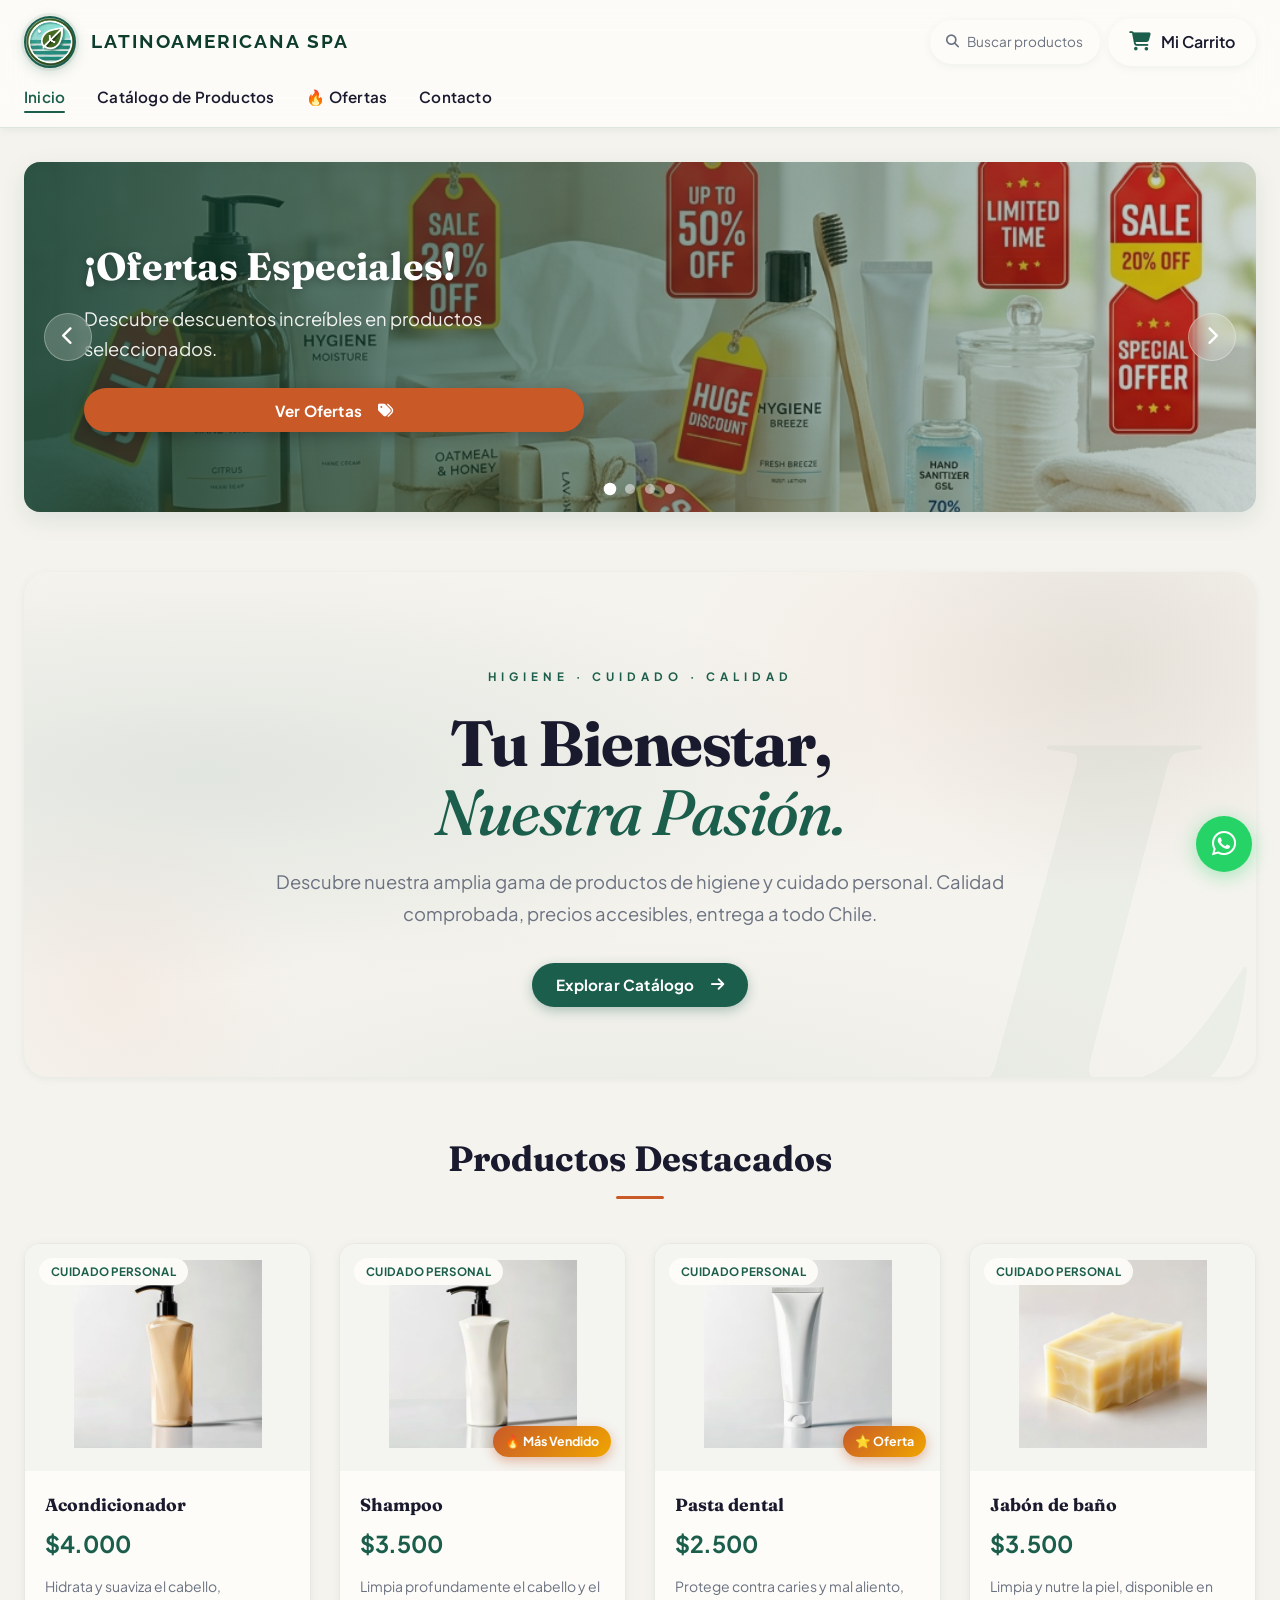
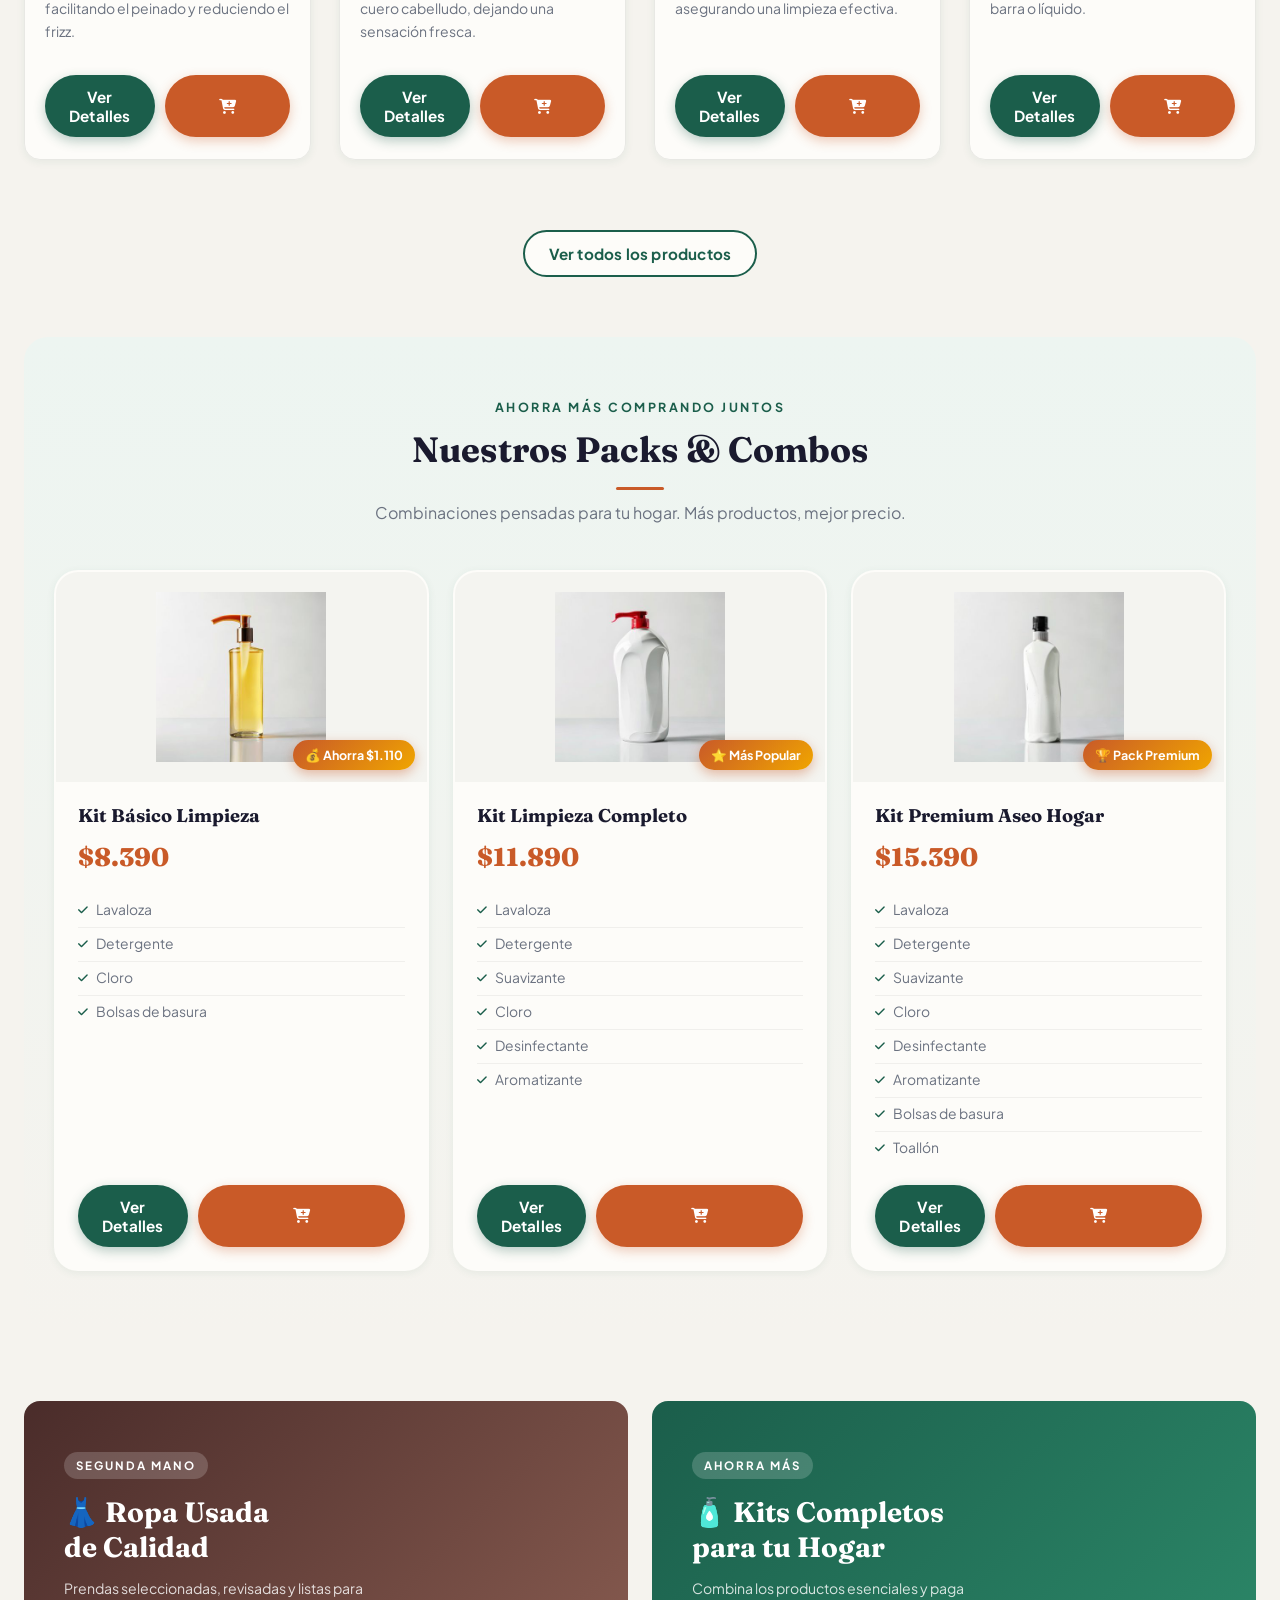
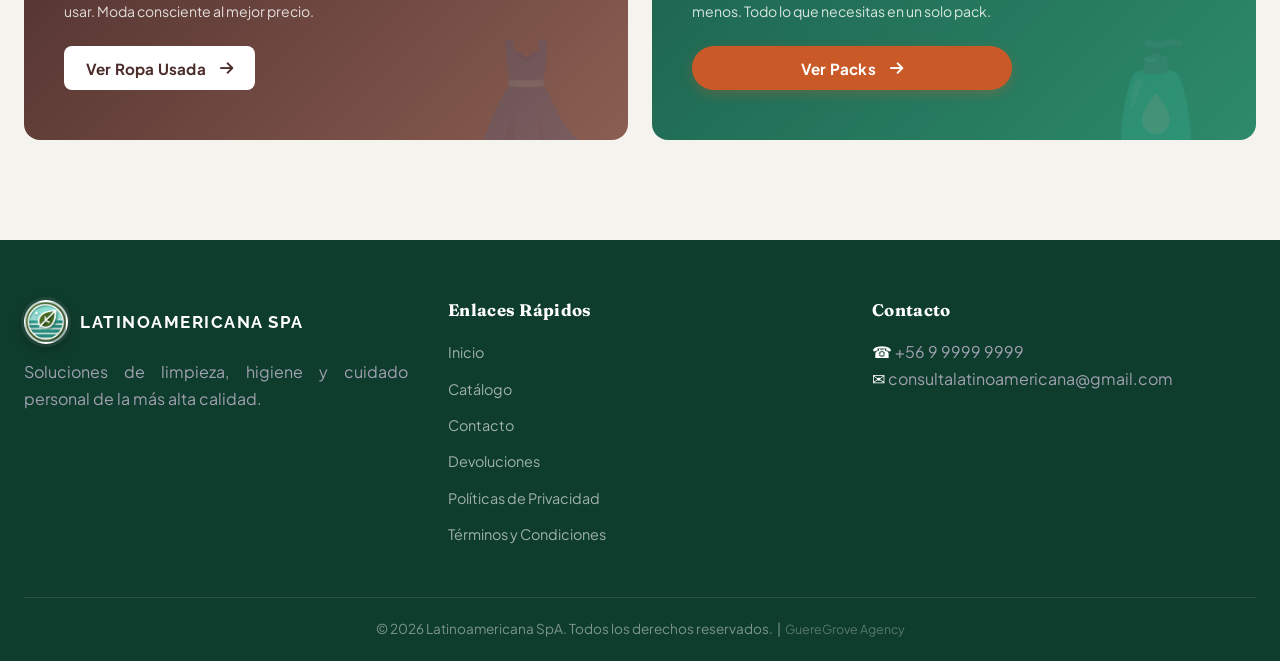
==== commit 09b90404: "Agregar barra de busqueda en header con hover expandible" ====
--- a/index.html
+++ b/index.html
@@ -48,6 +48,10 @@
                 </div>
                 
                 <div style="display:flex;align-items:center;gap:8px;">
+                    <div class="header-search" id="header-search-wrapper">
+                        <i class="fa-solid fa-magnifying-glass header-search-icon"></i>
+                        <input type="text" id="header-search-input" class="header-search-input" placeholder="Buscar productos..." autocomplete="off">
+                    </div>
                     <div class="cart-icon-container" id="cart-btn" role="button" aria-label="Abrir carrito de compras">
                         <i class="fa-solid fa-cart-shopping" style="color: var(--primary); font-size: 1.2rem;" aria-hidden="true"></i>
                         <span class="cart-label" style="font-weight: 600;">Mi Carrito</span>
--- a/ecommerce-styles.css
+++ b/ecommerce-styles.css
@@ -187,6 +187,59 @@
     outline: 2px solid var(--primary);
     outline-offset: 4px;
     border-radius: 2px;
+}
+
+/* ===== HEADER SEARCH ===== */
+.header-search {
+    display: flex;
+    align-items: center;
+    gap: 8px;
+    background: var(--bg-white);
+    border: 1.5px solid var(--border);
+    border-radius: var(--radius-pill);
+    padding: 10px 16px;
+    min-height: 44px;
+    width: 170px;
+    transition: width 0.3s ease, border-color 0.2s ease, box-shadow 0.2s ease;
+    cursor: text;
+    box-shadow: var(--shadow-sm);
+}
+
+.header-search:hover,
+.header-search:focus-within {
+    width: 260px;
+    border-color: var(--primary-light);
+    box-shadow: 0 2px 12px rgba(27, 94, 75, 0.13);
+}
+
+.header-search-icon {
+    color: var(--text-gray);
+    font-size: 0.82rem;
+    flex-shrink: 0;
+    transition: color 0.2s;
+}
+
+.header-search:hover .header-search-icon,
+.header-search:focus-within .header-search-icon {
+    color: var(--primary);
+}
+
+.header-search-input {
+    border: none;
+    outline: none;
+    background: transparent;
+    font-size: 0.85rem;
+    color: var(--text-dark);
+    width: 100%;
+    font-family: inherit;
+}
+
+.header-search-input::placeholder {
+    color: var(--text-gray);
+}
+
+@media (max-width: 768px) {
+    .header-search { display: none; }
 }
 
 /* ===== CART BUTTON ===== */
@@ -1723,6 +1776,106 @@
     .btn-wa-ropa { display: inline-flex; width: auto; white-space: nowrap; }
 }
 
+/* ===== HOME PROMO BANNERS ===== */
+.home-promo-banners {
+    display: grid;
+    grid-template-columns: 1fr 1fr;
+    gap: 24px;
+    margin-bottom: 60px;
+}
+
+.home-promo-banner {
+    border-radius: var(--radius-md);
+    padding: 50px 40px;
+    display: flex;
+    align-items: center;
+    justify-content: space-between;
+    position: relative;
+    overflow: hidden;
+    min-height: 260px;
+}
+
+.banner-ropa-usada {
+    background: linear-gradient(135deg, #4a2c2a 0%, #8b5e52 100%);
+}
+
+.banner-packs-promo {
+    background: linear-gradient(135deg, #1b5e4b 0%, #2d8a6a 100%);
+}
+
+.home-promo-banner-content {
+    position: relative;
+    z-index: 1;
+    max-width: 320px;
+}
+
+.home-promo-tag {
+    display: inline-block;
+    background: rgba(255, 255, 255, 0.18);
+    color: white;
+    font-size: 0.72rem;
+    font-weight: 700;
+    letter-spacing: 2px;
+    text-transform: uppercase;
+    padding: 4px 12px;
+    border-radius: 20px;
+    margin-bottom: 16px;
+}
+
+.home-promo-banner h2 {
+    color: white;
+    font-size: 1.75rem;
+    margin-bottom: 12px;
+    line-height: 1.25;
+}
+
+.home-promo-banner p {
+    color: rgba(255, 255, 255, 0.82);
+    font-size: 0.88rem;
+    margin-bottom: 24px;
+    line-height: 1.6;
+}
+
+.btn-promo-light {
+    background: white;
+    color: #4a2c2a;
+    padding: 11px 22px;
+    font-weight: 700;
+    border-radius: var(--radius-sm);
+    border: none;
+    cursor: pointer;
+    transition: var(--transition);
+}
+
+.btn-promo-light:hover {
+    background: #f5f0ef;
+    transform: translateY(-2px);
+}
+
+.home-promo-banner-deco {
+    font-size: 7rem;
+    opacity: 0.12;
+    position: absolute;
+    right: 30px;
+    bottom: -10px;
+    line-height: 1;
+    pointer-events: none;
+    user-select: none;
+}
+
+@media (max-width: 768px) {
+    .home-promo-banners {
+        grid-template-columns: 1fr;
+        gap: 16px;
+    }
+    .home-promo-banner {
+        min-height: 200px;
+        padding: 36px 28px;
+    }
+    .home-promo-banner h2 { font-size: 1.4rem; }
+    .home-promo-banner-deco { font-size: 5rem; right: 16px; }
+}
+
 /* ===== PACKS HOME SECTION ===== */
 .packs-home-section {
     margin: 0 0 70px;
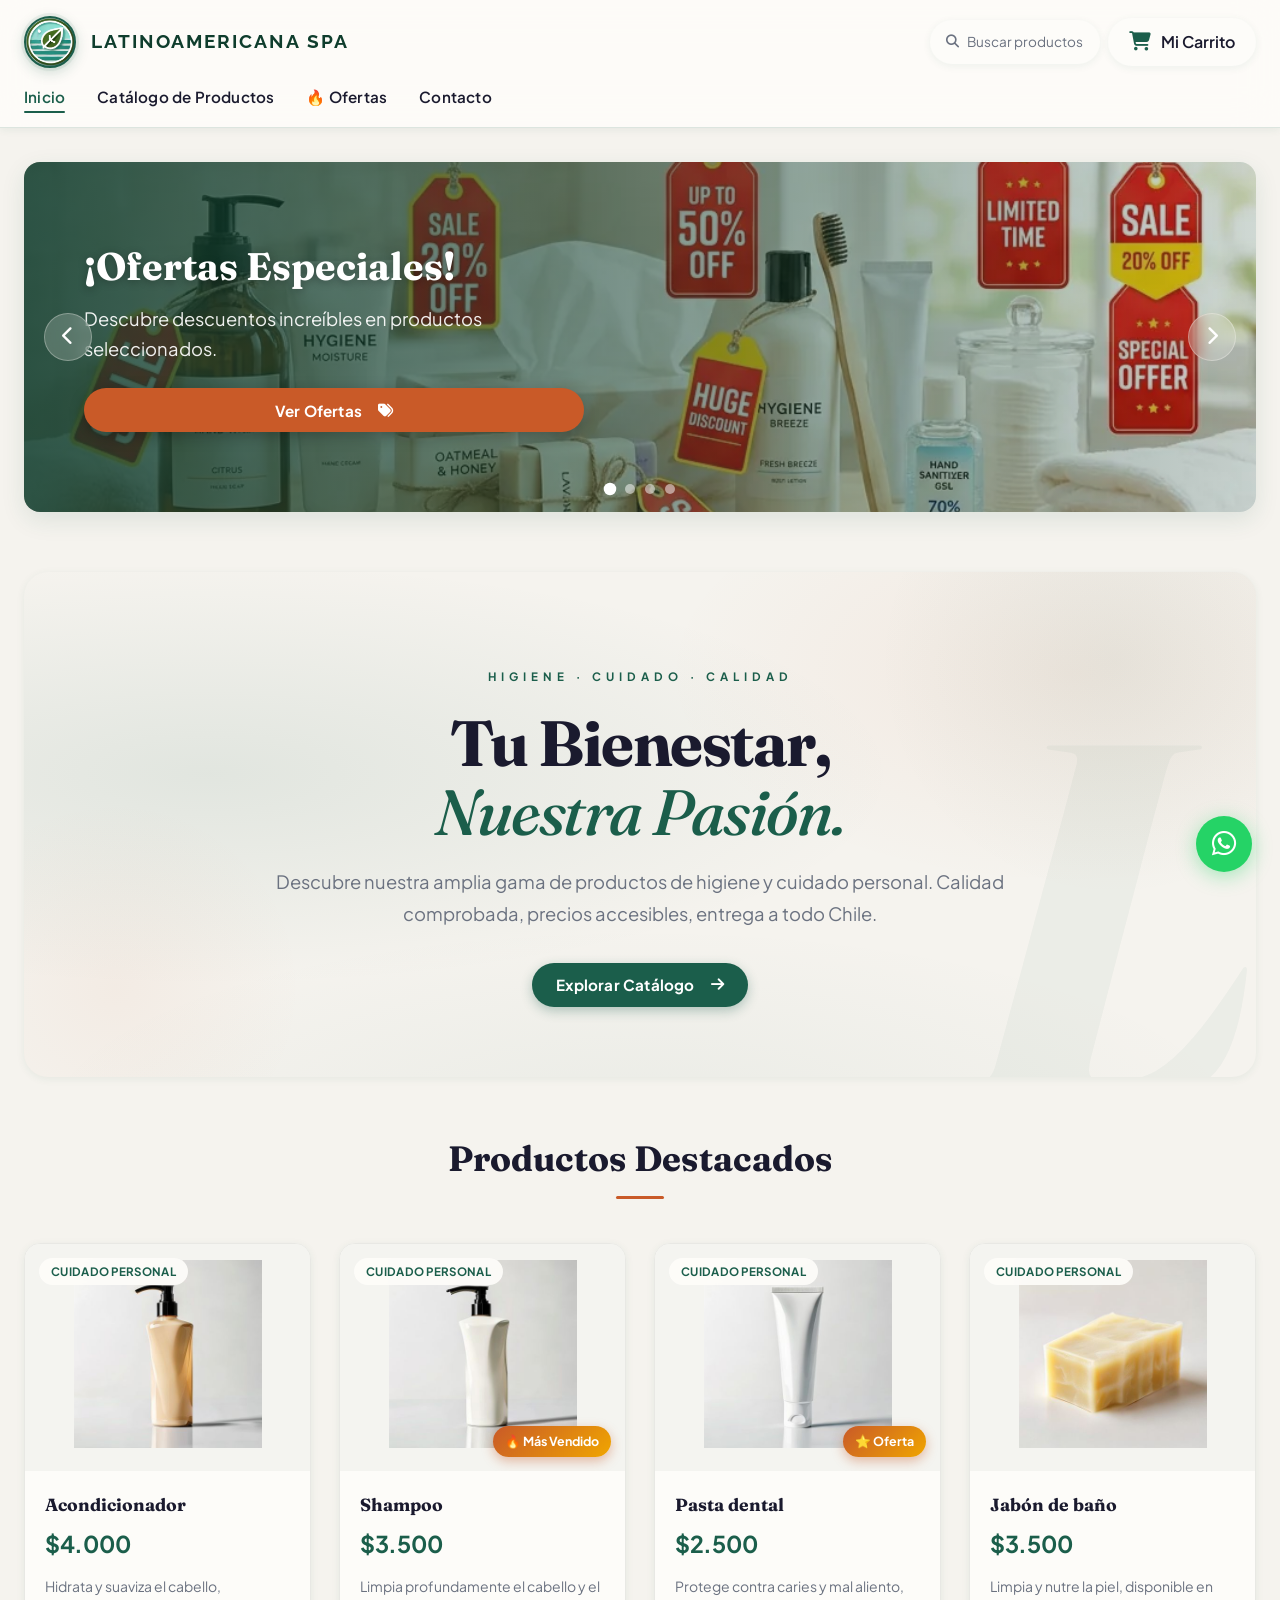
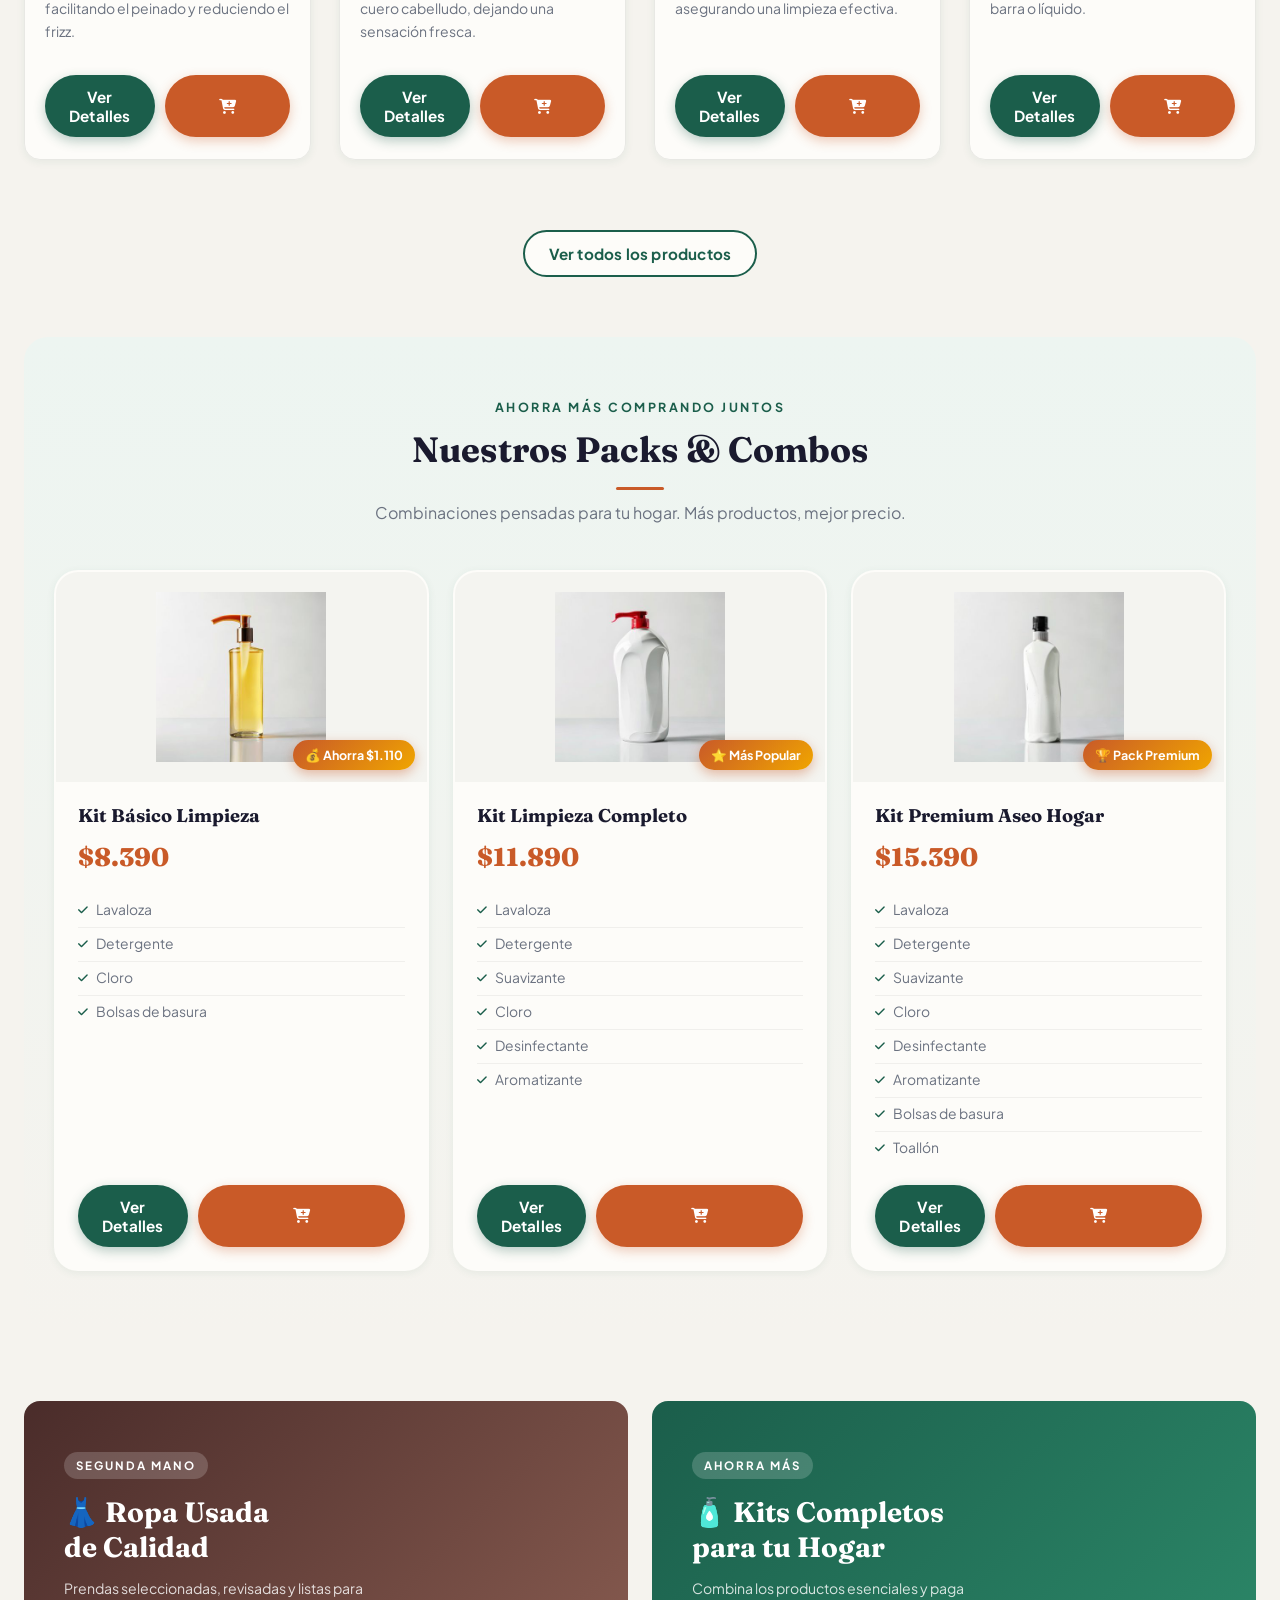
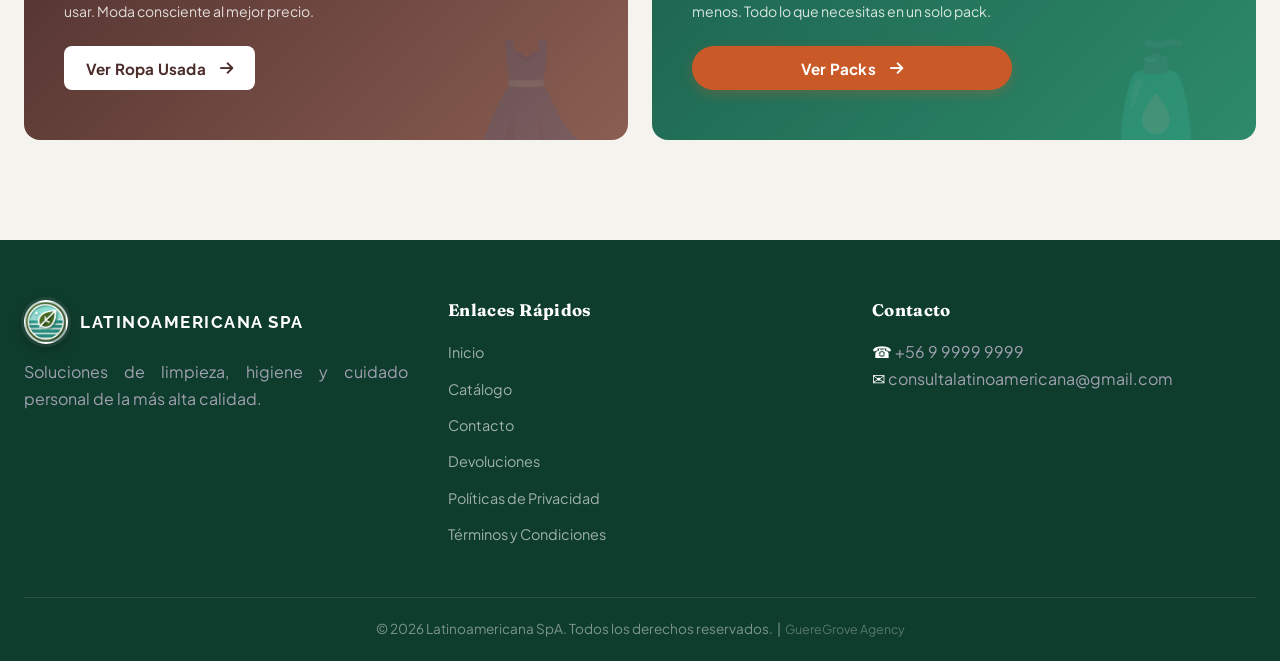
==== commit 89714a47: "Mejorar SEO, horario, tipografía y peso de los banners El HTML estático trae título, metadatos y dat" ====
--- a/index.html
+++ b/index.html
@@ -4,7 +4,47 @@
 <head>
     <meta charset="UTF-8">
     <meta name="viewport" content="width=device-width, initial-scale=1.0">
-    <title>Inicio - Latinoamericana SpA</title>
+    <title>Latinoamericana SpA | Limpieza, higiene y hogar con despacho a todo Chile</title>
+    <meta name="description" content="Tienda chilena de productos de limpieza, higiene y cuidado del hogar. Calidad comprobada, precios accesibles y despacho a todo Chile.">
+    <link rel="canonical" href="https://latinoamericanaspa.com/">
+    <meta property="og:type" content="website">
+    <meta property="og:locale" content="es_CL">
+    <meta property="og:site_name" content="Latinoamericana SpA">
+    <meta property="og:title" content="Latinoamericana SpA | Limpieza, higiene y hogar con despacho a todo Chile">
+    <meta property="og:description" content="Tienda chilena de productos de limpieza, higiene y cuidado del hogar. Calidad comprobada, precios accesibles y despacho a todo Chile.">
+    <meta property="og:url" content="https://latinoamericanaspa.com/">
+    <meta property="og:image" content="https://latinoamericanaspa.com/imagenes_productos/banner-ofertas.jpg">
+    <meta property="og:image:width" content="1024">
+    <meta property="og:image:height" content="1024">
+    <meta property="og:image:alt" content="Productos de higiene y limpieza de Latinoamericana SpA">
+    <meta name="twitter:card" content="summary_large_image">
+    <meta name="twitter:title" content="Latinoamericana SpA | Limpieza, higiene y hogar con despacho a todo Chile">
+    <meta name="twitter:description" content="Tienda chilena de productos de limpieza, higiene y cuidado del hogar. Calidad comprobada, precios accesibles y despacho a todo Chile.">
+    <meta name="twitter:image" content="https://latinoamericanaspa.com/imagenes_productos/banner-ofertas.jpg">
+    <script type="application/ld+json">
+    {
+        "@context": "https://schema.org",
+        "@type": ["Store", "Organization"],
+        "name": "Latinoamericana SpA",
+        "url": "https://latinoamericanaspa.com/",
+        "logo": "https://latinoamericanaspa.com/logo.png",
+        "image": "https://latinoamericanaspa.com/imagenes_productos/banner-ofertas.jpg",
+        "description": "Tienda chilena de productos de limpieza, higiene y cuidado del hogar, con despacho a todo Chile.",
+        "email": "consultalatinoamericana@gmail.com",
+        "currenciesAccepted": "CLP",
+        "paymentAccepted": "Mercado Pago",
+        "areaServed": {
+            "@type": "Country",
+            "name": "Chile"
+        },
+        "openingHoursSpecification": {
+            "@type": "OpeningHoursSpecification",
+            "dayOfWeek": ["Wednesday", "Thursday", "Friday", "Saturday", "Sunday"],
+            "opens": "08:00",
+            "closes": "20:00"
+        }
+    }
+    </script>
     <!-- Google Tag Manager -->
     <script>(function(w,d,s,l,i){w[l]=w[l]||[];w[l].push({'gtm.start':
     new Date().getTime(),event:'gtm.js'});var f=d.getElementsByTagName(s)[0],
@@ -24,10 +64,15 @@
     <link rel="icon" type="image/png" href="logo.png">
     <link rel="preconnect" href="https://fonts.googleapis.com">
     <link rel="preconnect" href="https://fonts.gstatic.com" crossorigin>
-    <link rel="stylesheet" href="https://fonts.googleapis.com/css2?family=Raleway:wght@600;700&display=swap">
+    <link rel="stylesheet" href="https://fonts.googleapis.com/css2?family=Fraunces:ital,opsz,wght@0,9..144,700;0,9..144,800;1,9..144,500;1,9..144,800&family=Plus+Jakarta+Sans:wght@400;600;700&family=Raleway:wght@700&display=swap">
     <link rel="stylesheet" href="ecommerce-styles.css">
     <!-- Font Awesome for icons -->
     <link rel="stylesheet" href="https://cdnjs.cloudflare.com/ajax/libs/font-awesome/6.4.0/css/all.min.css">
+    <link rel="preload" as="image" href="imagenes_productos/banner-ofertas.webp" type="image/webp" fetchpriority="high">
+    <!-- products.js define el catálogo, ropa-usada.js el listado de prendas y app.js los usa. defer mantiene ese orden y no bloquea el render. -->
+    <script defer src="products.js"></script>
+    <script defer src="ropa-usada.js"></script>
+    <script defer src="app.js"></script>
 </head>
 
 <body>
@@ -63,11 +108,11 @@
                 </div>
             </div>
             <nav class="nav-header" id="main-nav" aria-label="Navegación principal">
-                <a class="active" id="nav-inicio">Inicio</a>
-                <a id="nav-catalogo">Catálogo de Productos</a>
-                <a id="nav-ofertas">🔥 Ofertas</a>
-                <!-- <a id="nav-ropa-usada">👗 Ropa Usada</a> -->
-                <a id="nav-contacto" style="cursor:pointer;">Contacto</a>
+                <a class="active" id="nav-inicio" href="#home">Inicio</a>
+                <a id="nav-catalogo" href="#catalogo">Catálogo de Productos</a>
+                <a id="nav-ofertas" href="#ofertas">🔥 Ofertas</a>
+                <!-- <a id="nav-ropa-usada" href="#ropa-usada">👗 Ropa Usada</a> -->
+                <a id="nav-contacto" href="#contacto">Contacto</a>
             </nav>
         </div>
     </header>
@@ -110,13 +155,13 @@
                 <div class="footer-col">
                     <h3>Enlaces Rápidos</h3>
                     <ul>
-                        <li><a href="#" id="footer-inicio">Inicio</a></li>
-                        <li><a href="#" id="footer-catalogo">Catálogo</a></li>
-                        <!-- <li><a href="#" id="footer-ropa-usada">👗 Ropa Usada</a></li> -->
-                        <li><a href="#" id="footer-contacto">Contacto</a></li>
-                        <li><a href="#" id="footer-devoluciones">Devoluciones</a></li>
-                        <li><a href="#" id="footer-privacidad">Políticas de Privacidad</a></li>
-                        <li><a href="#" id="footer-terminos">Términos y Condiciones</a></li>
+                        <li><a href="#home" id="footer-inicio">Inicio</a></li>
+                        <li><a href="#catalogo" id="footer-catalogo">Catálogo</a></li>
+                        <!-- <li><a href="#ropa-usada" id="footer-ropa-usada">👗 Ropa Usada</a></li> -->
+                        <li><a href="#contacto" id="footer-contacto">Contacto</a></li>
+                        <li><a href="#devoluciones" id="footer-devoluciones">Devoluciones</a></li>
+                        <li><a href="#privacidad" id="footer-privacidad">Políticas de Privacidad</a></li>
+                        <li><a href="#terminos" id="footer-terminos">Términos y Condiciones</a></li>
                     </ul>
                 </div>
                 <div class="footer-col">
@@ -133,13 +178,8 @@
         </div>
     </footer>
 
-    <!-- Scripts -->
-    <script src="products.js"></script>
-    <script src="ropa-usada.js"></script>
-    <script src="app.js"></script>
-
     <!-- WhatsApp Floating Button -->
-    <a href="https://wa.me/5699999999" class="whatsapp-float" target="_blank" title="Contáctanos por WhatsApp">
+    <a href="https://wa.me/5699999999" class="whatsapp-float" target="_blank" rel="noopener noreferrer" title="Contáctanos por WhatsApp">
         <i class="fa-brands fa-whatsapp"></i>
     </a>
 
--- a/ecommerce-styles.css
+++ b/ecommerce-styles.css
@@ -1,5 +1,3 @@
-@import url('https://fonts.googleapis.com/css2?family=Fraunces:ital,opsz,wght@0,9..144,400;0,9..144,600;0,9..144,700;0,9..144,800;1,9..144,300;1,9..144,500;1,9..144,700&family=Plus+Jakarta+Sans:wght@300;400;500;600;700&family=Cormorant+Garamond:wght@400;500;600;700&display=swap');
-
 :root {
     /* Botanical Warmth — forest green + terracotta */
     --primary: #1B5E4B;
@@ -522,6 +520,31 @@
     z-index: 10;
 }
 
+/* Banners pesados: WebP y, si el navegador no lo entiende, JPEG. */
+.promo-banner.promo-oferta {
+    background-image: url('imagenes_productos/banner-ofertas.jpg');
+    background-image: -webkit-image-set(
+        url('imagenes_productos/banner-ofertas.webp') type('image/webp'),
+        url('imagenes_productos/banner-ofertas.jpg') type('image/jpeg')
+    );
+    background-image: image-set(
+        url('imagenes_productos/banner-ofertas.webp') type('image/webp'),
+        url('imagenes_productos/banner-ofertas.jpg') type('image/jpeg')
+    );
+}
+
+.promo-banner.promo-vendido {
+    background-image: url('imagenes_productos/banner-vendidos.jpg');
+    background-image: -webkit-image-set(
+        url('imagenes_productos/banner-vendidos.webp') type('image/webp'),
+        url('imagenes_productos/banner-vendidos.jpg') type('image/jpeg')
+    );
+    background-image: image-set(
+        url('imagenes_productos/banner-vendidos.webp') type('image/webp'),
+        url('imagenes_productos/banner-vendidos.jpg') type('image/jpeg')
+    );
+}
+
 .banner-overlay {
     position: absolute;
     top: 0;
@@ -854,7 +877,7 @@
 /* ===== BOTÓN MERCADO PAGO ===== */
 #btn-pagar {
     width: 100%;
-    background: #ffffff !important;
+    background: #009EE3 !important;
     border: 2px solid #009EE3 !important;
     border-radius: 10px;
     padding: 12px 24px;
@@ -863,18 +886,18 @@
     align-items: center;
     justify-content: center;
     min-height: 56px;
+    color: #ffffff;
+    font-size: 1rem;
+    font-weight: 600;
     box-shadow: 0 2px 10px rgba(0,158,227,0.2);
     transition: box-shadow 0.2s, transform 0.2s;
 }
 
 #btn-pagar:hover {
+    background: #0088c7 !important;
+    border-color: #0088c7 !important;
     box-shadow: 0 4px 16px rgba(0,158,227,0.35);
     transform: translateY(-1px);
-}
-
-#btn-pagar img {
-    height: 32px;
-    display: block;
 }
 
 /* ===== PRODUCT DETAIL ===== */
@@ -1664,7 +1687,7 @@
     .checkout-grid { grid-template-columns: 1fr; }
 
     .promo-banner.slide {
-        padding: 0 20px;
+        padding: 16px 52px 42px;
         text-align: center;
         justify-content: center;
     }
@@ -2392,10 +2415,10 @@
     .ru-hero { padding: 50px 24px; }
     .ru-hero h1 { font-size: 2.4rem; }
 
-    .ru-filters-bar { padding: 18px 16px; }
-    .ru-filter-group { flex-direction: column; align-items: flex-start; gap: 8px; }
+    .ru-filters-bar { padding: 18px 16px; overflow: hidden; max-width: 100%; box-sizing: border-box; }
+    .ru-filter-group { flex-direction: column; align-items: flex-start; gap: 8px; width: 100%; }
     .ru-filter-label { min-width: auto; }
-    .ru-filter-pills { overflow-x: auto; flex-wrap: nowrap; padding-bottom: 4px; scrollbar-width: none; }
+    .ru-filter-pills { overflow-x: auto; flex-wrap: nowrap; padding-bottom: 4px; scrollbar-width: none; width: 100%; }
     .ru-filter-pills::-webkit-scrollbar { display: none; }
     .ru-pill { flex-shrink: 0; }
 
